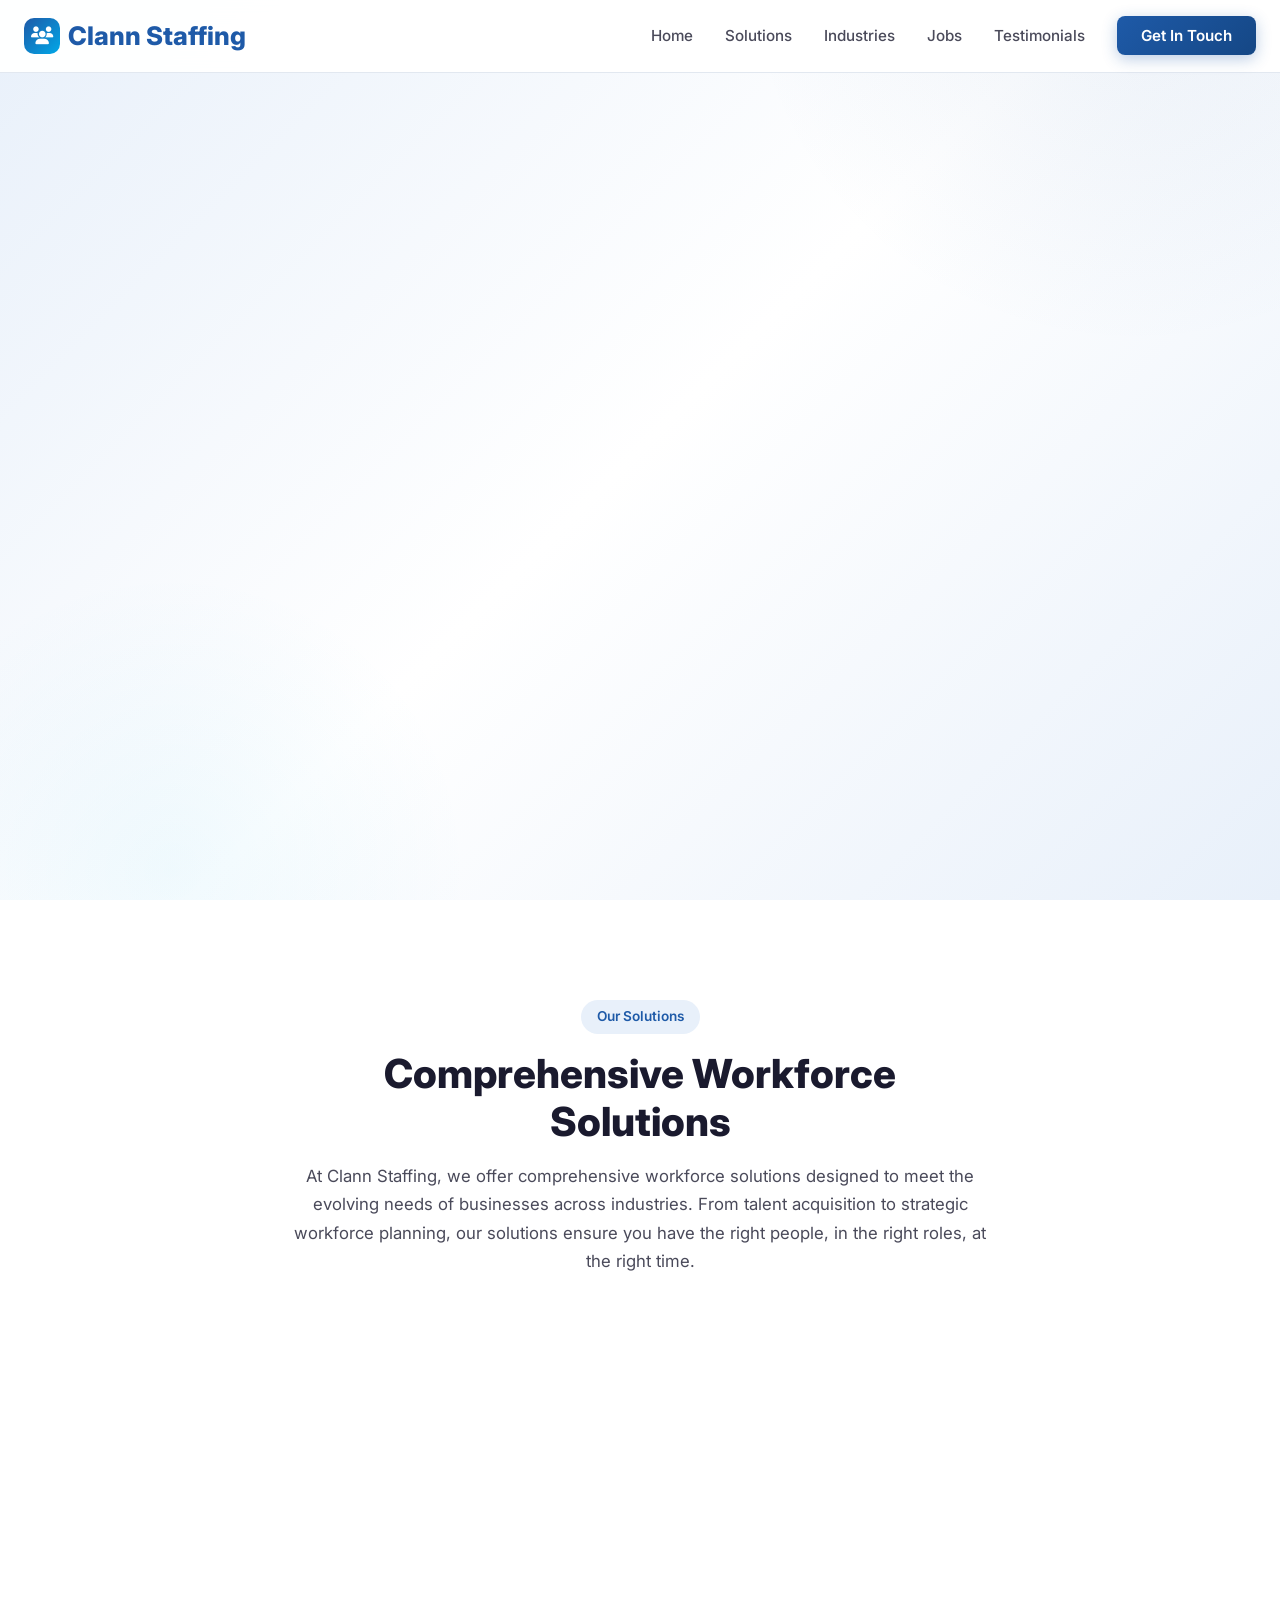
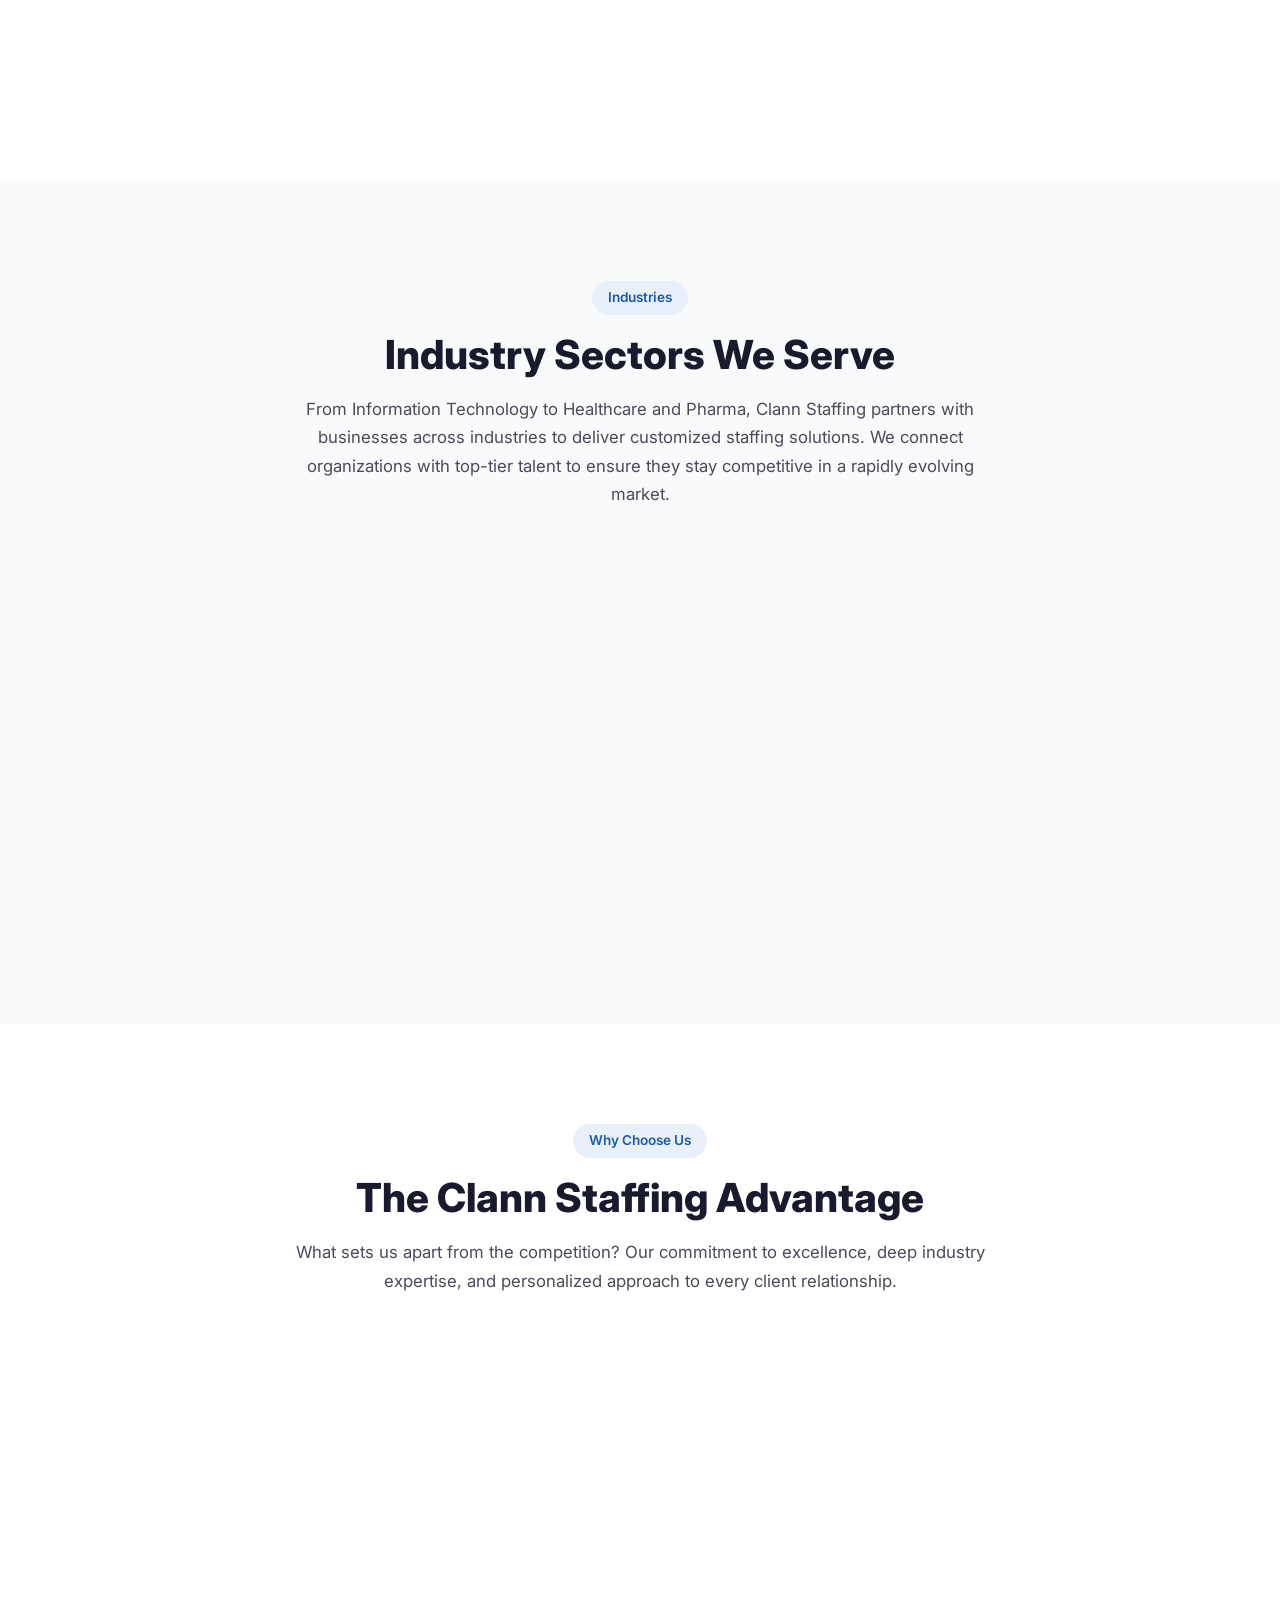
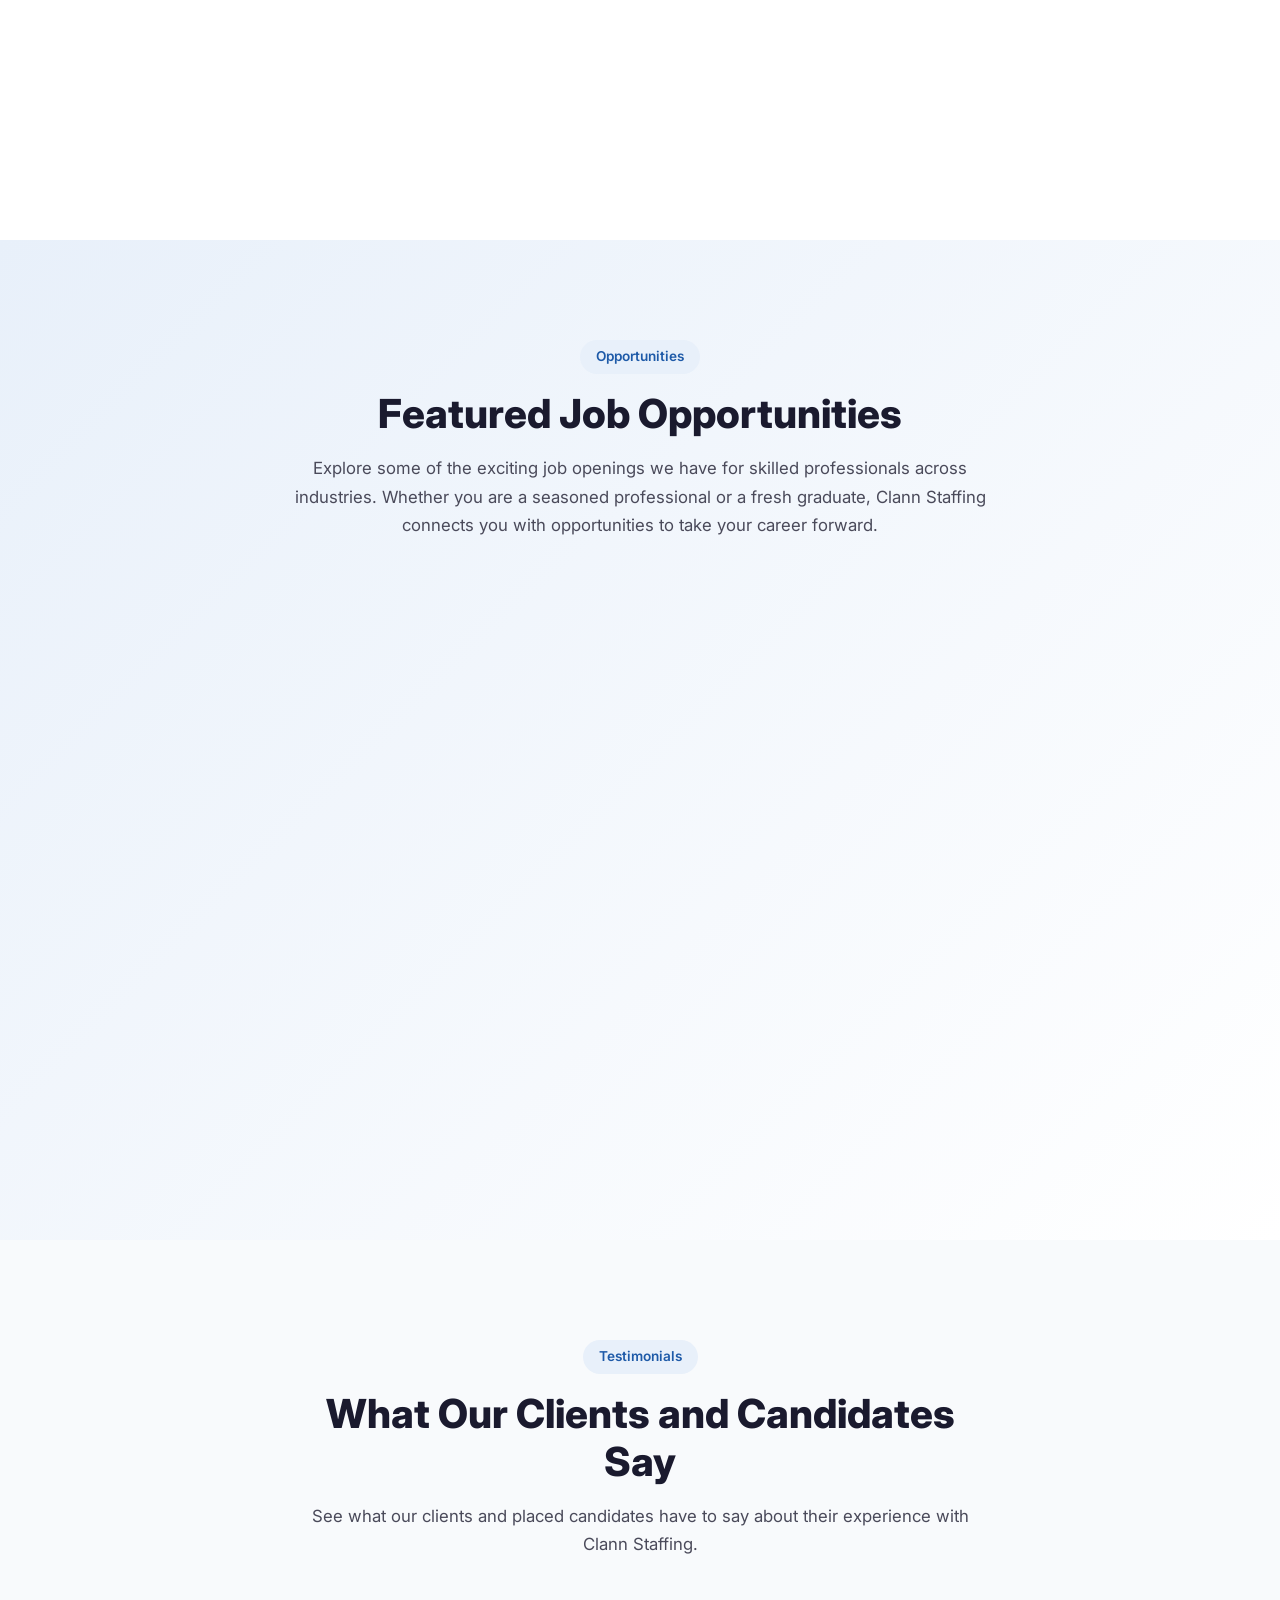
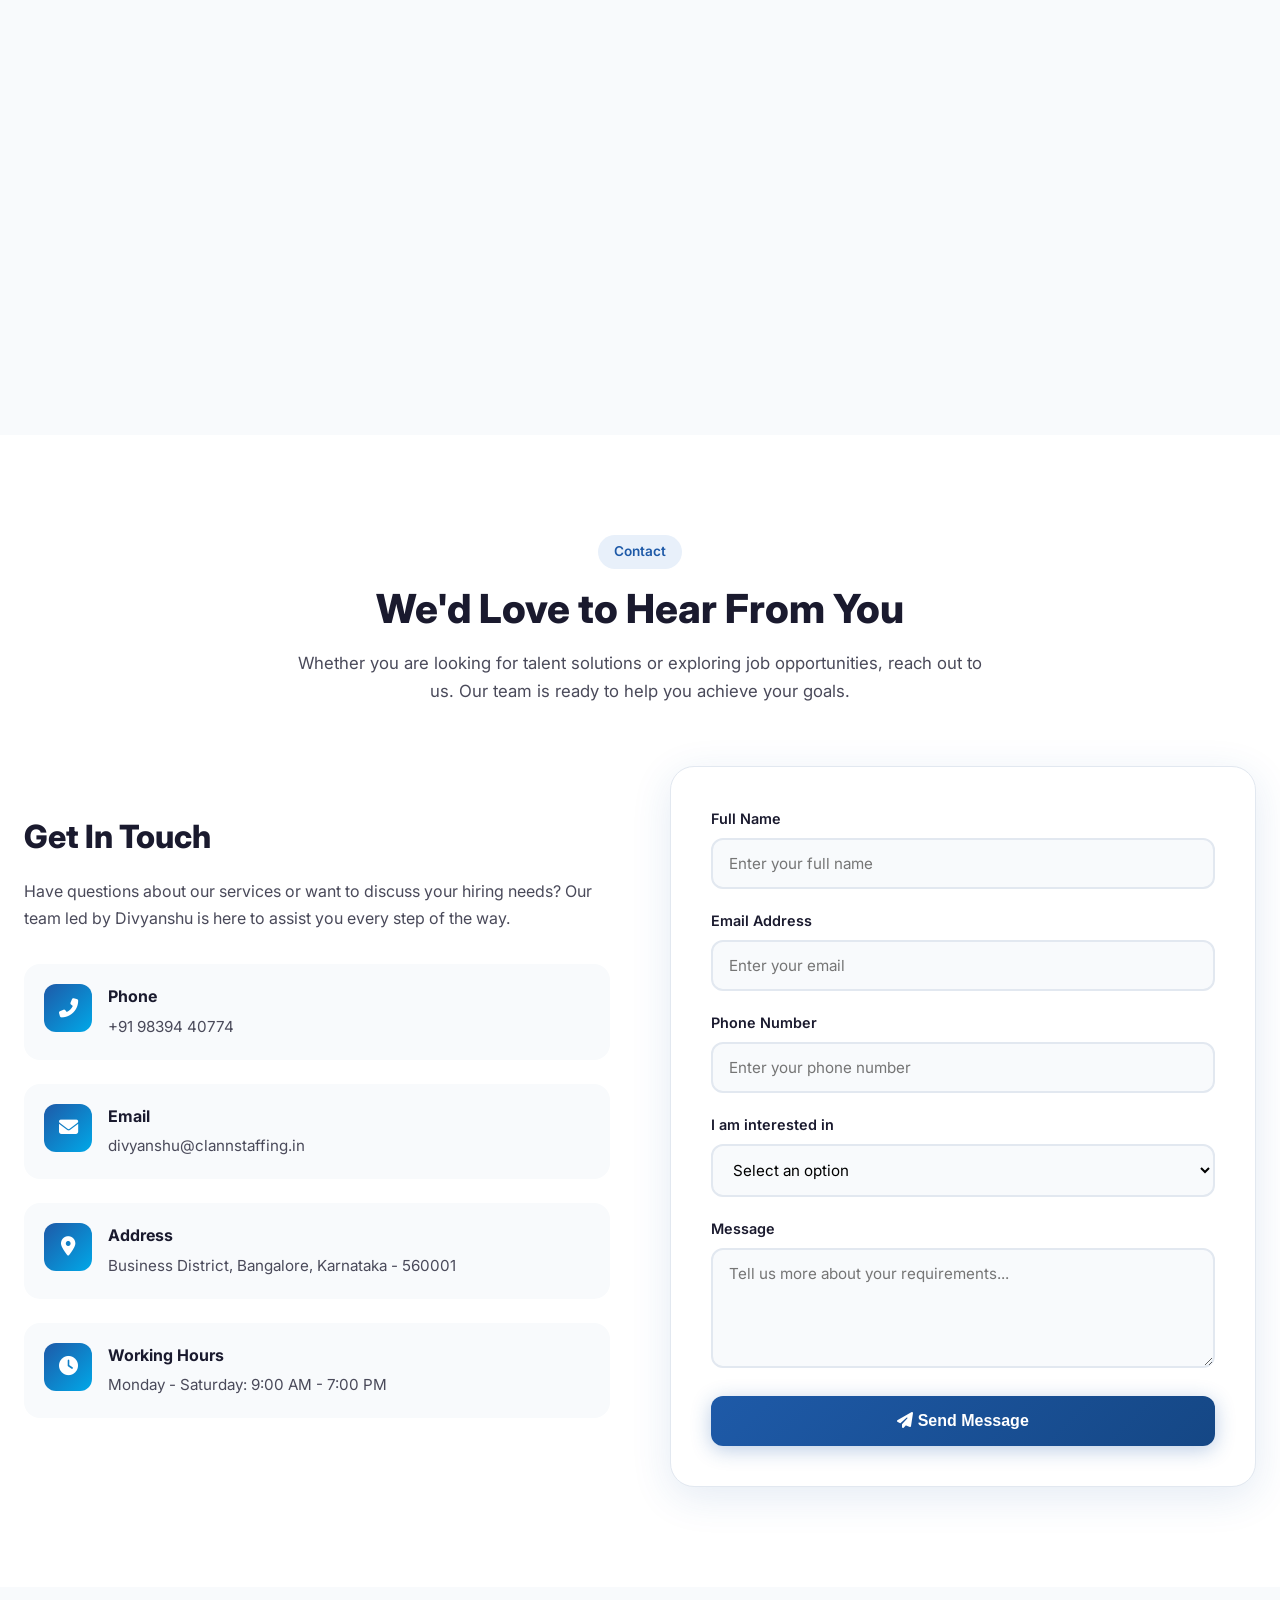
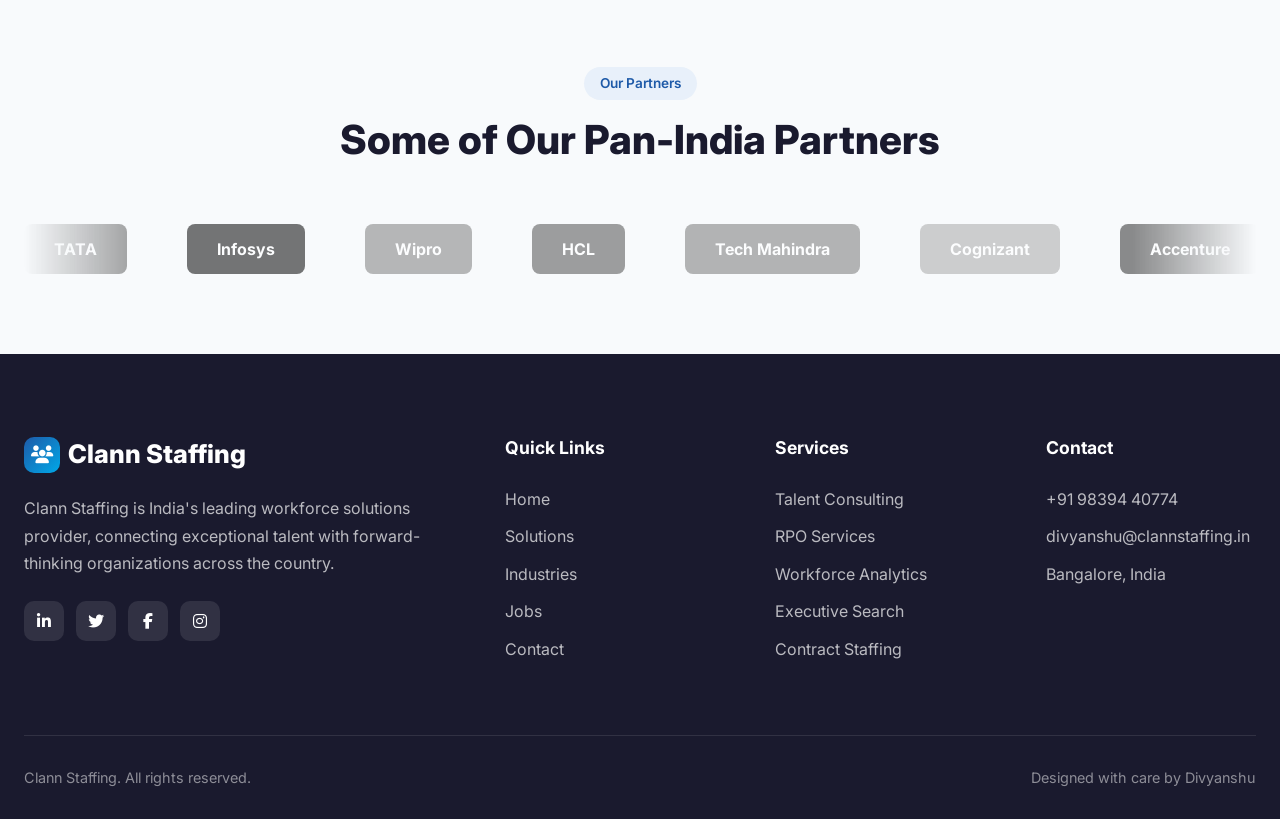
==== index.html @ c09f157a "Add files via upload" ====
<!DOCTYPE html>
<html lang="en">
<head>
    <meta charset="UTF-8">
    <meta name="viewport" content="width=device-width, initial-scale=1.0">
    <title>Clann Staffing - Staffing and Recruitment Agency in India</title>
    <link rel="preconnect" href="https://fonts.googleapis.com">
    <link rel="preconnect" href="https://fonts.gstatic.com" crossorigin>
    <link href="https://fonts.googleapis.com/css2?family=Inter:wght@300;400;500;600;700;800&display=swap" rel="stylesheet">
    <link rel="stylesheet" href="https://cdnjs.cloudflare.com/ajax/libs/font-awesome/6.5.1/css/all.min.css">
    <script src="https://cdnjs.cloudflare.com/ajax/libs/gsap/3.12.5/gsap.min.js"></script>
    <script src="https://cdnjs.cloudflare.com/ajax/libs/gsap/3.12.5/ScrollTrigger.min.js"></script>
    <style>
        :root {
            --primary: #1e5aa8;
            --primary-dark: #154785;
            --primary-light: #e8f0fa;
            --accent: #00a8e8;
            --text-dark: #1a1a2e;
            --text-medium: #4a4a5a;
            --text-light: #6b6b7b;
            --bg-light: #f8fafc;
            --white: #ffffff;
            --border: #e2e8f0;
            --shadow: 0 4px 20px rgba(30, 90, 168, 0.08);
            --shadow-lg: 0 10px 40px rgba(30, 90, 168, 0.12);
        }

        * {
            margin: 0;
            padding: 0;
            box-sizing: border-box;
        }

        html {
            scroll-behavior: smooth;
        }

        body {
            font-family: 'Inter', -apple-system, BlinkMacSystemFont, sans-serif;
            color: var(--text-dark);
            background: var(--white);
            overflow-x: hidden;
            line-height: 1.6;
        }

        /* Custom Scrollbar */
        ::-webkit-scrollbar {
            width: 8px;
        }
        ::-webkit-scrollbar-track {
            background: var(--bg-light);
        }
        ::-webkit-scrollbar-thumb {
            background: var(--primary);
            border-radius: 4px;
        }

        /* Navigation */
        .navbar {
            position: fixed;
            top: 0;
            left: 0;
            width: 100%;
            z-index: 1000;
            background: rgba(255, 255, 255, 0.95);
            backdrop-filter: blur(20px);
            border-bottom: 1px solid var(--border);
            transition: all 0.4s cubic-bezier(0.4, 0, 0.2, 1);
        }

        .navbar.scrolled {
            box-shadow: var(--shadow-lg);
        }

        .nav-container {
            max-width: 1280px;
            margin: 0 auto;
            padding: 0 24px;
            display: flex;
            align-items: center;
            justify-content: space-between;
            height: 72px;
        }

        .logo {
            font-size: 1.6rem;
            font-weight: 800;
            color: var(--primary);
            text-decoration: none;
            display: flex;
            align-items: center;
            gap: 8px;
            transition: transform 0.3s ease;
        }

        .logo:hover {
            transform: scale(1.02);
        }

        .logo-icon {
            width: 36px;
            height: 36px;
            background: linear-gradient(135deg, var(--primary), var(--accent));
            border-radius: 10px;
            display: flex;
            align-items: center;
            justify-content: center;
            color: white;
            font-size: 1.1rem;
        }

        .nav-links {
            display: flex;
            align-items: center;
            gap: 32px;
            list-style: none;
        }

        .nav-links a {
            text-decoration: none;
            color: var(--text-medium);
            font-weight: 500;
            font-size: 0.95rem;
            position: relative;
            padding: 4px 0;
            transition: color 0.3s ease;
        }

        .nav-links a::after {
            content: '';
            position: absolute;
            bottom: 0;
            left: 0;
            width: 0;
            height: 2px;
            background: var(--primary);
            transition: width 0.3s cubic-bezier(0.4, 0, 0.2, 1);
        }

        .nav-links a:hover {
            color: var(--primary);
        }

        .nav-links a:hover::after {
            width: 100%;
        }

        .nav-cta {
            background: linear-gradient(135deg, var(--primary), var(--primary-dark));
            color: white !important;
            padding: 10px 24px !important;
            border-radius: 8px;
            font-weight: 600 !important;
            transition: all 0.3s ease !important;
            box-shadow: 0 4px 15px rgba(30, 90, 168, 0.3);
        }

        .nav-cta::after {
            display: none !important;
        }

        .nav-cta:hover {
            transform: translateY(-2px);
            box-shadow: 0 6px 20px rgba(30, 90, 168, 0.4);
        }

        .mobile-menu-btn {
            display: none;
            background: none;
            border: none;
            font-size: 1.5rem;
            color: var(--primary);
            cursor: pointer;
        }

        /* Hero Section */
        .hero {
            min-height: 100vh;
            display: flex;
            align-items: center;
            background: linear-gradient(135deg, var(--primary-light) 0%, var(--white) 50%, var(--primary-light) 100%);
            position: relative;
            overflow: hidden;
            padding-top: 72px;
        }

        .hero::before {
            content: '';
            position: absolute;
            top: -50%;
            right: -20%;
            width: 800px;
            height: 800px;
            background: radial-gradient(circle, rgba(30, 90, 168, 0.08) 0%, transparent 70%);
            border-radius: 50%;
            animation: float 8s ease-in-out infinite;
        }

        .hero::after {
            content: '';
            position: absolute;
            bottom: -30%;
            left: -10%;
            width: 600px;
            height: 600px;
            background: radial-gradient(circle, rgba(0, 168, 232, 0.06) 0%, transparent 70%);
            border-radius: 50%;
            animation: float 10s ease-in-out infinite reverse;
        }

        @keyframes float {
            0%, 100% { transform: translate(0, 0) scale(1); }
            50% { transform: translate(30px, -30px) scale(1.05); }
        }

        .hero-container {
            max-width: 1280px;
            margin: 0 auto;
            padding: 0 24px;
            display: grid;
            grid-template-columns: 1fr 1fr;
            gap: 60px;
            align-items: center;
            position: relative;
            z-index: 1;
        }

        .hero-content {
            opacity: 0;
            transform: translateY(40px);
        }

        .hero-badge {
            display: inline-flex;
            align-items: center;
            gap: 8px;
            background: rgba(30, 90, 168, 0.1);
            color: var(--primary);
            padding: 8px 16px;
            border-radius: 50px;
            font-size: 0.85rem;
            font-weight: 600;
            margin-bottom: 24px;
            animation: pulse 2s infinite;
        }

        @keyframes pulse {
            0%, 100% { box-shadow: 0 0 0 0 rgba(30, 90, 168, 0.2); }
            50% { box-shadow: 0 0 0 10px rgba(30, 90, 168, 0); }
        }

        .hero-title {
            font-size: 3.5rem;
            font-weight: 800;
            line-height: 1.1;
            color: var(--text-dark);
            margin-bottom: 20px;
        }

        .hero-title span {
            background: linear-gradient(135deg, var(--primary), var(--accent));
            -webkit-background-clip: text;
            -webkit-text-fill-color: transparent;
            background-clip: text;
        }

        .hero-subtitle {
            font-size: 1.15rem;
            color: var(--text-medium);
            margin-bottom: 32px;
            max-width: 500px;
            line-height: 1.7;
        }

        .hero-buttons {
            display: flex;
            gap: 16px;
            margin-bottom: 48px;
        }

        .btn-primary {
            background: linear-gradient(135deg, var(--primary), var(--primary-dark));
            color: white;
            padding: 14px 32px;
            border-radius: 10px;
            font-weight: 600;
            font-size: 1rem;
            border: none;
            cursor: pointer;
            transition: all 0.3s cubic-bezier(0.4, 0, 0.2, 1);
            box-shadow: 0 4px 20px rgba(30, 90, 168, 0.3);
            text-decoration: none;
            display: inline-flex;
            align-items: center;
            gap: 8px;
        }

        .btn-primary:hover {
            transform: translateY(-3px);
            box-shadow: 0 8px 30px rgba(30, 90, 168, 0.4);
        }

        .btn-secondary {
            background: transparent;
            color: var(--primary);
            padding: 14px 32px;
            border-radius: 10px;
            font-weight: 600;
            font-size: 1rem;
            border: 2px solid var(--primary);
            cursor: pointer;
            transition: all 0.3s ease;
            text-decoration: none;
            display: inline-flex;
            align-items: center;
            gap: 8px;
        }

        .btn-secondary:hover {
            background: var(--primary);
            color: white;
            transform: translateY(-3px);
        }

        .hero-stats {
            display: flex;
            gap: 40px;
        }

        .stat-item {
            text-align: left;
        }

        .stat-number {
            font-size: 2.2rem;
            font-weight: 800;
            color: var(--primary);
            line-height: 1;
        }

        .stat-label {
            font-size: 0.85rem;
            color: var(--text-light);
            margin-top: 6px;
            font-weight: 500;
        }

        .hero-image {
            position: relative;
            opacity: 0;
            transform: translateX(40px);
        }

        .hero-image-wrapper {
            position: relative;
            border-radius: 24px;
            overflow: hidden;
            box-shadow: var(--shadow-lg);
            transition: transform 0.5s ease;
        }

        .hero-image-wrapper:hover {
            transform: perspective(1000px) rotateY(-5deg) rotateX(5deg);
        }

        .hero-image-wrapper img {
            width: 100%;
            height: auto;
            display: block;
            transition: transform 0.6s ease;
        }

        .hero-image-wrapper:hover img {
            transform: scale(1.05);
        }

        .floating-card {
            position: absolute;
            background: white;
            padding: 16px 20px;
            border-radius: 16px;
            box-shadow: var(--shadow-lg);
            display: flex;
            align-items: center;
            gap: 12px;
            animation: floatCard 4s ease-in-out infinite;
        }

        .floating-card.card-1 {
            top: 20px;
            right: -20px;
            animation-delay: 0s;
        }

        .floating-card.card-2 {
            bottom: 40px;
            left: -30px;
            animation-delay: 1s;
        }

        @keyframes floatCard {
            0%, 100% { transform: translateY(0); }
            50% { transform: translateY(-15px); }
        }

        .floating-card-icon {
            width: 44px;
            height: 44px;
            background: linear-gradient(135deg, var(--primary), var(--accent));
            border-radius: 12px;
            display: flex;
            align-items: center;
            justify-content: center;
            color: white;
            font-size: 1.2rem;
        }

        .floating-card-text {
            font-weight: 600;
            color: var(--text-dark);
            font-size: 0.9rem;
        }

        .floating-card-sub {
            font-size: 0.75rem;
            color: var(--text-light);
        }

        /* Section Styles */
        .section {
            padding: 100px 0;
            position: relative;
        }

        .section-header {
            text-align: center;
            max-width: 700px;
            margin: 0 auto 60px;
        }

        .section-label {
            display: inline-block;
            background: var(--primary-light);
            color: var(--primary);
            padding: 6px 16px;
            border-radius: 50px;
            font-size: 0.85rem;
            font-weight: 600;
            margin-bottom: 16px;
        }

        .section-title {
            font-size: 2.5rem;
            font-weight: 800;
            color: var(--text-dark);
            margin-bottom: 16px;
            line-height: 1.2;
        }

        .section-desc {
            color: var(--text-medium);
            font-size: 1.05rem;
            line-height: 1.7;
        }

        .container {
            max-width: 1280px;
            margin: 0 auto;
            padding: 0 24px;
        }

        /* Solutions Section */
        .solutions-grid {
            display: grid;
            grid-template-columns: repeat(3, 1fr);
            gap: 30px;
        }

        .solution-card {
            background: var(--white);
            border-radius: 20px;
            overflow: hidden;
            box-shadow: var(--shadow);
            border: 1px solid var(--border);
            transition: all 0.4s cubic-bezier(0.4, 0, 0.2, 1);
            opacity: 0;
            transform: translateY(40px);
        }

        .solution-card:hover {
            transform: translateY(-10px);
            box-shadow: var(--shadow-lg);
            border-color: var(--primary);
        }

        .solution-image {
            width: 100%;
            height: 220px;
            object-fit: cover;
            transition: transform 0.5s ease;
        }

        .solution-card:hover .solution-image {
            transform: scale(1.08);
        }

        .solution-content {
            padding: 28px;
        }

        .solution-icon {
            width: 50px;
            height: 50px;
            background: linear-gradient(135deg, var(--primary), var(--accent));
            border-radius: 12px;
            display: flex;
            align-items: center;
            justify-content: center;
            color: white;
            font-size: 1.3rem;
            margin-bottom: 16px;
            transition: transform 0.3s ease;
        }

        .solution-card:hover .solution-icon {
            transform: rotate(10deg) scale(1.1);
        }

        .solution-title {
            font-size: 1.25rem;
            font-weight: 700;
            color: var(--text-dark);
            margin-bottom: 10px;
        }

        .solution-desc {
            color: var(--text-medium);
            font-size: 0.95rem;
            line-height: 1.6;
        }

        /* Industries Section */
        .industries {
            background: var(--bg-light);
        }

        .industries-grid {
            display: grid;
            grid-template-columns: repeat(4, 1fr);
            gap: 20px;
        }

        .industry-item {
            background: var(--white);
            padding: 32px 24px;
            border-radius: 16px;
            text-align: center;
            box-shadow: var(--shadow);
            border: 1px solid var(--border);
            transition: all 0.4s cubic-bezier(0.4, 0, 0.2, 1);
            cursor: pointer;
            opacity: 0;
            transform: scale(0.9);
        }

        .industry-item:hover {
            transform: translateY(-8px) scale(1.02);
            box-shadow: var(--shadow-lg);
            border-color: var(--primary);
            background: linear-gradient(135deg, var(--primary), var(--primary-dark));
        }

        .industry-item:hover .industry-icon,
        .industry-item:hover .industry-name {
            color: white;
        }

        .industry-icon {
            font-size: 2.5rem;
            color: var(--primary);
            margin-bottom: 12px;
            transition: color 0.3s ease;
        }

        .industry-name {
            font-weight: 600;
            color: var(--text-dark);
            transition: color 0.3s ease;
        }

        /* Advantage Section */
        .advantage-grid {
            display: grid;
            grid-template-columns: repeat(2, 1fr);
            gap: 30px;
        }

        .advantage-card {
            display: flex;
            gap: 20px;
            padding: 32px;
            background: var(--white);
            border-radius: 20px;
            box-shadow: var(--shadow);
            border: 1px solid var(--border);
            transition: all 0.4s ease;
            opacity: 0;
            transform: translateX(-30px);
        }

        .advantage-card:nth-child(even) {
            transform: translateX(30px);
        }

        .advantage-card:hover {
            transform: translateY(-5px);
            box-shadow: var(--shadow-lg);
            border-color: var(--primary);
        }

        .advantage-number {
            font-size: 3rem;
            font-weight: 800;
            color: var(--primary);
            opacity: 0.2;
            line-height: 1;
            min-width: 60px;
        }

        .advantage-content h3 {
            font-size: 1.2rem;
            font-weight: 700;
            margin-bottom: 8px;
            color: var(--text-dark);
        }

        .advantage-content p {
            color: var(--text-medium);
            font-size: 0.95rem;
            line-height: 1.6;
        }

        /* Jobs Section */
        .jobs {
            background: linear-gradient(135deg, var(--primary-light), var(--white));
        }

        .jobs-grid {
            display: grid;
            grid-template-columns: repeat(3, 1fr);
            gap: 24px;
        }

        .job-card {
            background: var(--white);
            border-radius: 16px;
            padding: 28px;
            box-shadow: var(--shadow);
            border: 1px solid var(--border);
            transition: all 0.4s ease;
            opacity: 0;
            transform: translateY(30px);
        }

        .job-card:hover {
            transform: translateY(-8px);
            box-shadow: var(--shadow-lg);
            border-color: var(--primary);
        }

        .job-header {
            display: flex;
            align-items: flex-start;
            justify-content: space-between;
            margin-bottom: 16px;
        }

        .job-title {
            font-size: 1.1rem;
            font-weight: 700;
            color: var(--text-dark);
        }

        .job-type {
            background: var(--primary-light);
            color: var(--primary);
            padding: 4px 12px;
            border-radius: 50px;
            font-size: 0.75rem;
            font-weight: 600;
        }

        .job-company {
            color: var(--text-light);
            font-size: 0.9rem;
            margin-bottom: 12px;
        }

        .job-meta {
            display: flex;
            gap: 16px;
            margin-bottom: 16px;
        }

        .job-meta-item {
            display: flex;
            align-items: center;
            gap: 6px;
            font-size: 0.85rem;
            color: var(--text-light);
        }

        .job-salary {
            font-size: 1.1rem;
            font-weight: 700;
            color: var(--primary);
            margin-bottom: 16px;
        }

        .job-btn {
            width: 100%;
            padding: 12px;
            background: var(--primary-light);
            color: var(--primary);
            border: none;
            border-radius: 10px;
            font-weight: 600;
            cursor: pointer;
            transition: all 0.3s ease;
        }

        .job-btn:hover {
            background: var(--primary);
            color: white;
        }

        /* Testimonials */
        .testimonials {
            background: var(--bg-light);
        }

        .testimonials-grid {
            display: grid;
            grid-template-columns: repeat(3, 1fr);
            gap: 30px;
        }

        .testimonial-card {
            background: var(--white);
            padding: 36px;
            border-radius: 20px;
            box-shadow: var(--shadow);
            border: 1px solid var(--border);
            transition: all 0.4s ease;
            position: relative;
            opacity: 0;
            transform: translateY(30px);
        }

        .testimonial-card:hover {
            transform: translateY(-8px);
            box-shadow: var(--shadow-lg);
        }

        .testimonial-card::before {
            content: '"';
            position: absolute;
            top: 20px;
            right: 30px;
            font-size: 5rem;
            color: var(--primary);
            opacity: 0.1;
            font-family: Georgia, serif;
            line-height: 1;
        }

        .testimonial-text {
            color: var(--text-medium);
            font-size: 0.95rem;
            line-height: 1.7;
            margin-bottom: 24px;
            font-style: italic;
        }

        .testimonial-author {
            display: flex;
            align-items: center;
            gap: 14px;
        }

        .testimonial-avatar {
            width: 50px;
            height: 50px;
            border-radius: 50%;
            background: linear-gradient(135deg, var(--primary), var(--accent));
            display: flex;
            align-items: center;
            justify-content: center;
            color: white;
            font-weight: 700;
            font-size: 1.1rem;
        }

        .testimonial-info h4 {
            font-weight: 700;
            color: var(--text-dark);
            font-size: 0.95rem;
        }

        .testimonial-info p {
            color: var(--text-light);
            font-size: 0.85rem;
        }

        .stars {
            color: #fbbf24;
            margin-bottom: 16px;
            font-size: 0.9rem;
        }

        /* Contact Section */
        .contact-wrapper {
            display: grid;
            grid-template-columns: 1fr 1fr;
            gap: 60px;
            align-items: center;
        }

        .contact-info h3 {
            font-size: 2rem;
            font-weight: 800;
            margin-bottom: 16px;
            color: var(--text-dark);
        }

        .contact-info p {
            color: var(--text-medium);
            margin-bottom: 32px;
            line-height: 1.7;
        }

        .contact-item {
            display: flex;
            align-items: flex-start;
            gap: 16px;
            margin-bottom: 24px;
            padding: 20px;
            background: var(--bg-light);
            border-radius: 16px;
            transition: all 0.3s ease;
        }

        .contact-item:hover {
            background: var(--primary-light);
            transform: translateX(5px);
        }

        .contact-icon {
            width: 48px;
            height: 48px;
            background: linear-gradient(135deg, var(--primary), var(--accent));
            border-radius: 12px;
            display: flex;
            align-items: center;
            justify-content: center;
            color: white;
            font-size: 1.2rem;
            flex-shrink: 0;
        }

        .contact-item h4 {
            font-weight: 700;
            margin-bottom: 4px;
            color: var(--text-dark);
        }

        .contact-item p {
            color: var(--text-medium);
            font-size: 0.95rem;
            margin: 0;
        }

        .contact-form {
            background: var(--white);
            padding: 40px;
            border-radius: 24px;
            box-shadow: var(--shadow-lg);
            border: 1px solid var(--border);
        }

        .form-group {
            margin-bottom: 20px;
        }

        .form-group label {
            display: block;
            font-weight: 600;
            margin-bottom: 8px;
            color: var(--text-dark);
            font-size: 0.9rem;
        }

        .form-group input,
        .form-group textarea,
        .form-group select {
            width: 100%;
            padding: 14px 16px;
            border: 2px solid var(--border);
            border-radius: 12px;
            font-family: inherit;
            font-size: 0.95rem;
            transition: all 0.3s ease;
            background: var(--bg-light);
        }

        .form-group input:focus,
        .form-group textarea:focus,
        .form-group select:focus {
            outline: none;
            border-color: var(--primary);
            background: var(--white);
            box-shadow: 0 0 0 4px rgba(30, 90, 168, 0.1);
        }

        .form-group textarea {
            resize: vertical;
            min-height: 120px;
        }

        .submit-btn {
            width: 100%;
            padding: 16px;
            background: linear-gradient(135deg, var(--primary), var(--primary-dark));
            color: white;
            border: none;
            border-radius: 12px;
            font-weight: 700;
            font-size: 1rem;
            cursor: pointer;
            transition: all 0.3s ease;
            box-shadow: 0 4px 20px rgba(30, 90, 168, 0.3);
        }

        .submit-btn:hover {
            transform: translateY(-2px);
            box-shadow: 0 8px 30px rgba(30, 90, 168, 0.4);
        }

        /* Partners */
        .partners {
            background: var(--bg-light);
            padding: 80px 0;
        }

        .partners-track {
            display: flex;
            gap: 60px;
            animation: scrollPartners 30s linear infinite;
            width: max-content;
        }

        .partners-wrapper {
            overflow: hidden;
            mask-image: linear-gradient(to right, transparent, black 10%, black 90%, transparent);
            -webkit-mask-image: linear-gradient(to right, transparent, black 10%, black 90%, transparent);
        }

        @keyframes scrollPartners {
            0% { transform: translateX(0); }
            100% { transform: translateX(-50%); }
        }

        .partner-logo {
            height: 50px;
            width: auto;
            opacity: 0.6;
            filter: grayscale(100%);
            transition: all 0.3s ease;
            flex-shrink: 0;
        }

        .partner-logo:hover {
            opacity: 1;
            filter: grayscale(0%);
        }

        /* Footer */
        .footer {
            background: var(--text-dark);
            color: white;
            padding: 80px 0 30px;
        }

        .footer-grid {
            display: grid;
            grid-template-columns: 2fr 1fr 1fr 1fr;
            gap: 60px;
            margin-bottom: 60px;
        }

        .footer-brand .logo {
            color: white;
            margin-bottom: 20px;
        }

        .footer-brand p {
            color: rgba(255, 255, 255, 0.7);
            line-height: 1.7;
            margin-bottom: 24px;
        }

        .social-links {
            display: flex;
            gap: 12px;
        }

        .social-links a {
            width: 40px;
            height: 40px;
            background: rgba(255, 255, 255, 0.1);
            border-radius: 10px;
            display: flex;
            align-items: center;
            justify-content: center;
            color: white;
            text-decoration: none;
            transition: all 0.3s ease;
        }

        .social-links a:hover {
            background: var(--primary);
            transform: translateY(-3px);
        }

        .footer-column h4 {
            font-size: 1.1rem;
            font-weight: 700;
            margin-bottom: 24px;
            color: white;
        }

        .footer-column ul {
            list-style: none;
        }

        .footer-column ul li {
            margin-bottom: 12px;
        }

        .footer-column ul li a {
            color: rgba(255, 255, 255, 0.7);
            text-decoration: none;
            transition: all 0.3s ease;
            display: inline-block;
        }

        .footer-column ul li a:hover {
            color: white;
            transform: translateX(5px);
        }

        .footer-bottom {
            border-top: 1px solid rgba(255, 255, 255, 0.1);
            padding-top: 30px;
            display: flex;
            justify-content: space-between;
            align-items: center;
            color: rgba(255, 255, 255, 0.5);
            font-size: 0.9rem;
        }

        /* Mobile Menu */
        .mobile-menu {
            position: fixed;
            top: 0;
            right: -100%;
            width: 300px;
            height: 100vh;
            background: white;
            z-index: 1001;
            padding: 80px 30px 30px;
            box-shadow: -10px 0 40px rgba(0, 0, 0, 0.1);
            transition: right 0.4s cubic-bezier(0.4, 0, 0.2, 1);
        }

        .mobile-menu.active {
            right: 0;
        }

        .mobile-menu-overlay {
            position: fixed;
            top: 0;
            left: 0;
            width: 100%;
            height: 100%;
            background: rgba(0, 0, 0, 0.5);
            z-index: 1000;
            opacity: 0;
            visibility: hidden;
            transition: all 0.3s ease;
        }

        .mobile-menu-overlay.active {
            opacity: 1;
            visibility: visible;
        }

        .mobile-menu ul {
            list-style: none;
        }

        .mobile-menu ul li {
            margin-bottom: 20px;
        }

        .mobile-menu ul li a {
            text-decoration: none;
            color: var(--text-dark);
            font-size: 1.1rem;
            font-weight: 600;
            display: block;
            padding: 10px 0;
            border-bottom: 1px solid var(--border);
        }

        .close-menu {
            position: absolute;
            top: 20px;
            right: 20px;
            background: none;
            border: none;
            font-size: 1.5rem;
            color: var(--text-dark);
            cursor: pointer;
        }

        /* Responsive */
        @media (max-width: 1024px) {
            .hero-container {
                grid-template-columns: 1fr;
                text-align: center;
            }

            .hero-content {
                order: 1;
            }

            .hero-image {
                order: 0;
            }

            .hero-stats {
                justify-content: center;
            }

            .hero-title {
                font-size: 2.5rem;
            }

            .solutions-grid,
            .jobs-grid,
            .testimonials-grid {
                grid-template-columns: repeat(2, 1fr);
            }

            .industries-grid {
                grid-template-columns: repeat(2, 1fr);
            }

            .advantage-grid {
                grid-template-columns: 1fr;
            }

            .contact-wrapper {
                grid-template-columns: 1fr;
            }

            .footer-grid {
                grid-template-columns: repeat(2, 1fr);
            }
        }

        @media (max-width: 768px) {
            .nav-links {
                display: none;
            }

            .mobile-menu-btn {
                display: block;
            }

            .hero-title {
                font-size: 2rem;
            }

            .solutions-grid,
            .jobs-grid,
            .testimonials-grid,
            .industries-grid {
                grid-template-columns: 1fr;
            }

            .footer-grid {
                grid-template-columns: 1fr;
                gap: 40px;
            }

            .section {
                padding: 60px 0;
            }

            .section-title {
                font-size: 1.8rem;
            }

            .hero-buttons {
                flex-direction: column;
            }

            .contact-form {
                padding: 24px;
            }
        }

        /* Loading Animation */
        .page-loader {
            position: fixed;
            top: 0;
            left: 0;
            width: 100%;
            height: 100%;
            background: white;
            z-index: 9999;
            display: flex;
            align-items: center;
            justify-content: center;
            transition: opacity 0.5s ease, visibility 0.5s ease;
        }

        .page-loader.hidden {
            opacity: 0;
            visibility: hidden;
        }

        .loader {
            width: 60px;
            height: 60px;
            border: 4px solid var(--primary-light);
            border-top-color: var(--primary);
            border-radius: 50%;
            animation: spin 1s linear infinite;
        }

        @keyframes spin {
            to { transform: rotate(360deg); }
        }
    </style>
<base target="_blank">
</head>
<body>
    <!-- Page Loader -->
    <div class="page-loader" id="pageLoader">
        <div class="loader"></div>
    </div>

    <!-- Mobile Menu Overlay -->
    <div class="mobile-menu-overlay" id="mobileOverlay"></div>

    <!-- Mobile Menu -->
    <div class="mobile-menu" id="mobileMenu">
        <button class="close-menu" id="closeMenu"><i class="fas fa-times"></i></button>
        <ul>
            <li><a href="#home">Home</a></li>
            <li><a href="#solutions">Solutions</a></li>
            <li><a href="#industries">Industries</a></li>
            <li><a href="#jobs">Jobs</a></li>
            <li><a href="#testimonials">Testimonials</a></li>
            <li><a href="#contact">Contact</a></li>
        </ul>
    </div>

    <!-- Navigation -->
    <nav class="navbar" id="navbar">
        <div class="nav-container">
            <a href="#" class="logo">
                <div class="logo-icon"><i class="fas fa-users"></i></div>
                Clann Staffing
            </a>
            <ul class="nav-links">
                <li><a href="#home">Home</a></li>
                <li><a href="#solutions">Solutions</a></li>
                <li><a href="#industries">Industries</a></li>
                <li><a href="#jobs">Jobs</a></li>
                <li><a href="#testimonials">Testimonials</a></li>
                <li><a href="#contact" class="nav-cta">Get In Touch</a></li>
            </ul>
            <button class="mobile-menu-btn" id="mobileMenuBtn"><i class="fas fa-bars"></i></button>
        </div>
    </nav>

    <!-- Hero Section -->
    <section class="hero" id="home">
        <div class="hero-container">
            <div class="hero-content">
                <div class="hero-badge">
                    <i class="fas fa-star"></i>
                    India's Leading Staffing Partner
                </div>
                <h1 class="hero-title">
                    Connecting Talent with <span>Opportunity</span>
                </h1>
                <p class="hero-subtitle">
                    At Clann Staffing, we bridge the gap between exceptional talent and forward-thinking organizations. Your success is our mission.
                </p>
                <div class="hero-buttons">
                    <a href="#contact" class="btn-primary">
                        <i class="fas fa-rocket"></i>
                        Get Started
                    </a>
                    <a href="#solutions" class="btn-secondary">
                        <i class="fas fa-play-circle"></i>
                        Explore Solutions
                    </a>
                </div>
                <div class="hero-stats">
                    <div class="stat-item">
                        <div class="stat-number" data-count="10000000">0</div>
                        <div class="stat-label">Active Resumes</div>
                    </div>
                    <div class="stat-item">
                        <div class="stat-number" data-count="200">0</div>
                        <div class="stat-label">Placements/Week</div>
                    </div>
                    <div class="stat-item">
                        <div class="stat-number" data-count="500">0</div>
                        <div class="stat-label">Partner Companies</div>
                    </div>
                </div>
            </div>
            <div class="hero-image">
                <div class="hero-image-wrapper">
                    <img src="https://images.unsplash.com/photo-1600880292203-757bb62b4baf?w=600&h=500&fit=crop" alt="Professional team meeting">
                    <div class="floating-card card-1">
                        <div class="floating-card-icon"><i class="fas fa-check-circle"></i></div>
                        <div>
                            <div class="floating-card-text">500+ Hired</div>
                            <div class="floating-card-sub">This Month</div>
                        </div>
                    </div>
                    <div class="floating-card card-2">
                        <div class="floating-card-icon"><i class="fas fa-chart-line"></i></div>
                        <div>
                            <div class="floating-card-text">98% Success</div>
                            <div class="floating-card-sub">Placement Rate</div>
                        </div>
                    </div>
                </div>
            </div>
        </div>
    </section>

    <!-- Solutions Section -->
    <section class="section" id="solutions">
        <div class="container">
            <div class="section-header">
                <div class="section-label">Our Solutions</div>
                <h2 class="section-title">Comprehensive Workforce Solutions</h2>
                <p class="section-desc">At Clann Staffing, we offer comprehensive workforce solutions designed to meet the evolving needs of businesses across industries. From talent acquisition to strategic workforce planning, our solutions ensure you have the right people, in the right roles, at the right time.</p>
            </div>
            <div class="solutions-grid">
                <div class="solution-card">
                    <img src="https://images.unsplash.com/photo-1552664730-d307ca884978?w=400&h=220&fit=crop" alt="Talent Consulting" class="solution-image">
                    <div class="solution-content">
                        <div class="solution-icon"><i class="fas fa-lightbulb"></i></div>
                        <h3 class="solution-title">Talent Consulting Services</h3>
                        <p class="solution-desc">Our experts work with you to identify talent gaps and build customized strategies to attract, develop, and retain top talent. We help you stay ahead in an ever-changing business environment with solutions tailored to your goals.</p>
                    </div>
                </div>
                <div class="solution-card">
                    <img src="https://images.unsplash.com/photo-1542744173-8e7e53415bb0?w=400&h=220&fit=crop" alt="RPO" class="solution-image">
                    <div class="solution-content">
                        <div class="solution-icon"><i class="fas fa-handshake"></i></div>
                        <h3 class="solution-title">Recruitment Process Outsourcing (RPO)</h3>
                        <p class="solution-desc">Let us take the lead in managing your recruitment processes. From sourcing to onboarding, our RPO services are designed to streamline hiring, reduce costs, and ensure you find the right talent faster.</p>
                    </div>
                </div>
                <div class="solution-card">
                    <img src="https://images.unsplash.com/photo-1460925895917-afdab827c52f?w=400&h=220&fit=crop" alt="Workforce Analytics" class="solution-image">
                    <div class="solution-content">
                        <div class="solution-icon"><i class="fas fa-chart-pie"></i></div>
                        <h3 class="solution-title">Workforce Planning & Analytics</h3>
                        <p class="solution-desc">Data-driven insights are key to workforce optimization. Our analytics-driven approach helps you plan for future workforce needs, manage talent more effectively, and make informed decisions to maximize productivity.</p>
                    </div>
                </div>
            </div>
        </div>
    </section>

    <!-- Industries Section -->
    <section class="section industries" id="industries">
        <div class="container">
            <div class="section-header">
                <div class="section-label">Industries</div>
                <h2 class="section-title">Industry Sectors We Serve</h2>
                <p class="section-desc">From Information Technology to Healthcare and Pharma, Clann Staffing partners with businesses across industries to deliver customized staffing solutions. We connect organizations with top-tier talent to ensure they stay competitive in a rapidly evolving market.</p>
            </div>
            <div class="industries-grid">
                <div class="industry-item">
                    <div class="industry-icon"><i class="fas fa-laptop-code"></i></div>
                    <div class="industry-name">Information Technology</div>
                </div>
                <div class="industry-item">
                    <div class="industry-icon"><i class="fas fa-heartbeat"></i></div>
                    <div class="industry-name">Healthcare & Pharma</div>
                </div>
                <div class="industry-item">
                    <div class="industry-icon"><i class="fas fa-industry"></i></div>
                    <div class="industry-name">Manufacturing</div>
                </div>
                <div class="industry-item">
                    <div class="industry-icon"><i class="fas fa-university"></i></div>
                    <div class="industry-name">Banking & Finance</div>
                </div>
                <div class="industry-item">
                    <div class="industry-icon"><i class="fas fa-shopping-cart"></i></div>
                    <div class="industry-name">Retail & E-commerce</div>
                </div>
                <div class="industry-item">
                    <div class="industry-icon"><i class="fas fa-truck"></i></div>
                    <div class="industry-name">Logistics & Supply Chain</div>
                </div>
                <div class="industry-item">
                    <div class="industry-icon"><i class="fas fa-graduation-cap"></i></div>
                    <div class="industry-name">Education & Training</div>
                </div>
                <div class="industry-item">
                    <div class="industry-icon"><i class="fas fa-building"></i></div>
                    <div class="industry-name">Real Estate</div>
                </div>
            </div>
        </div>
    </section>

    <!-- Advantage Section -->
    <section class="section" id="advantage">
        <div class="container">
            <div class="section-header">
                <div class="section-label">Why Choose Us</div>
                <h2 class="section-title">The Clann Staffing Advantage</h2>
                <p class="section-desc">What sets us apart from the competition? Our commitment to excellence, deep industry expertise, and personalized approach to every client relationship.</p>
            </div>
            <div class="advantage-grid">
                <div class="advantage-card">
                    <div class="advantage-number">01</div>
                    <div class="advantage-content">
                        <h3>Pan-India Presence</h3>
                        <p>With offices across major cities in India, we have the reach and network to source talent from every corner of the country, ensuring diverse and qualified candidates.</p>
                    </div>
                </div>
                <div class="advantage-card">
                    <div class="advantage-number">02</div>
                    <div class="advantage-content">
                        <h3>Industry Expertise</h3>
                        <p>Our team comprises seasoned recruiters with deep domain knowledge across multiple industries, enabling us to understand your unique requirements precisely.</p>
                    </div>
                </div>
                <div class="advantage-card">
                    <div class="advantage-number">03</div>
                    <div class="advantage-content">
                        <h3>Technology-Driven</h3>
                        <p>We leverage cutting-edge AI and data analytics tools to streamline the recruitment process, reduce time-to-hire, and improve candidate matching accuracy.</p>
                    </div>
                </div>
                <div class="advantage-card">
                    <div class="advantage-number">04</div>
                    <div class="advantage-content">
                        <h3>End-to-End Support</h3>
                        <p>From initial consultation to post-placement follow-up, we provide comprehensive support throughout the entire hiring journey for both clients and candidates.</p>
                    </div>
                </div>
            </div>
        </div>
    </section>

    <!-- Jobs Section -->
    <section class="section jobs" id="jobs">
        <div class="container">
            <div class="section-header">
                <div class="section-label">Opportunities</div>
                <h2 class="section-title">Featured Job Opportunities</h2>
                <p class="section-desc">Explore some of the exciting job openings we have for skilled professionals across industries. Whether you are a seasoned professional or a fresh graduate, Clann Staffing connects you with opportunities to take your career forward.</p>
            </div>
            <div class="jobs-grid">
                <div class="job-card">
                    <div class="job-header">
                        <h3 class="job-title">Senior Software Engineer</h3>
                        <span class="job-type">Full-time</span>
                    </div>
                    <p class="job-company">Leading IT Solutions Pvt. Ltd.</p>
                    <div class="job-meta">
                        <span class="job-meta-item"><i class="fas fa-map-marker-alt"></i> Bangalore</span>
                        <span class="job-meta-item"><i class="fas fa-briefcase"></i> 5+ Years</span>
                    </div>
                    <div class="job-salary">₹18 - 25 LPA</div>
                    <button class="job-btn">Apply Now</button>
                </div>
                <div class="job-card">
                    <div class="job-header">
                        <h3 class="job-title">HR Business Partner</h3>
                        <span class="job-type">Full-time</span>
                    </div>
                    <p class="job-company">Global Manufacturing Corp</p>
                    <div class="job-meta">
                        <span class="job-meta-item"><i class="fas fa-map-marker-alt"></i> Mumbai</span>
                        <span class="job-meta-item"><i class="fas fa-briefcase"></i> 3+ Years</span>
                    </div>
                    <div class="job-salary">₹12 - 18 LPA</div>
                    <button class="job-btn">Apply Now</button>
                </div>
                <div class="job-card">
                    <div class="job-header">
                        <h3 class="job-title">Data Analyst</h3>
                        <span class="job-type">Remote</span>
                    </div>
                    <p class="job-company">FinTech Innovations</p>
                    <div class="job-meta">
                        <span class="job-meta-item"><i class="fas fa-map-marker-alt"></i> Remote</span>
                        <span class="job-meta-item"><i class="fas fa-briefcase"></i> 2+ Years</span>
                    </div>
                    <div class="job-salary">₹8 - 14 LPA</div>
                    <button class="job-btn">Apply Now</button>
                </div>
                <div class="job-card">
                    <div class="job-header">
                        <h3 class="job-title">Sales Manager</h3>
                        <span class="job-type">Full-time</span>
                    </div>
                    <p class="job-company">Pharma Healthcare Ltd.</p>
                    <div class="job-meta">
                        <span class="job-meta-item"><i class="fas fa-map-marker-alt"></i> Delhi NCR</span>
                        <span class="job-meta-item"><i class="fas fa-briefcase"></i> 4+ Years</span>
                    </div>
                    <div class="job-salary">₹10 - 16 LPA</div>
                    <button class="job-btn">Apply Now</button>
                </div>
                <div class="job-card">
                    <div class="job-header">
                        <h3 class="job-title">Marketing Specialist</h3>
                        <span class="job-type">Full-time</span>
                    </div>
                    <p class="job-company">E-commerce Giant</p>
                    <div class="job-meta">
                        <span class="job-meta-item"><i class="fas fa-map-marker-alt"></i> Hyderabad</span>
                        <span class="job-meta-item"><i class="fas fa-briefcase"></i> 2+ Years</span>
                    </div>
                    <div class="job-salary">₹6 - 10 LPA</div>
                    <button class="job-btn">Apply Now</button>
                </div>
                <div class="job-card">
                    <div class="job-header">
                        <h3 class="job-title">Operations Lead</h3>
                        <span class="job-type">Full-time</span>
                    </div>
                    <p class="job-company">Logistics Solutions</p>
                    <div class="job-meta">
                        <span class="job-meta-item"><i class="fas fa-map-marker-alt"></i> Pune</span>
                        <span class="job-meta-item"><i class="fas fa-briefcase"></i> 6+ Years</span>
                    </div>
                    <div class="job-salary">₹15 - 22 LPA</div>
                    <button class="job-btn">Apply Now</button>
                </div>
            </div>
        </div>
    </section>

    <!-- Testimonials -->
    <section class="section testimonials" id="testimonials">
        <div class="container">
            <div class="section-header">
                <div class="section-label">Testimonials</div>
                <h2 class="section-title">What Our Clients and Candidates Say</h2>
                <p class="section-desc">See what our clients and placed candidates have to say about their experience with Clann Staffing.</p>
            </div>
            <div class="testimonials-grid">
                <div class="testimonial-card">
                    <div class="stars">
                        <i class="fas fa-star"></i>
                        <i class="fas fa-star"></i>
                        <i class="fas fa-star"></i>
                        <i class="fas fa-star"></i>
                        <i class="fas fa-star"></i>
                    </div>
                    <p class="testimonial-text">"Clann Staffing transformed our hiring process completely. Within weeks, we had a fully staffed team that exceeded our expectations. Divyanshu and his team truly understand the market."</p>
                    <div class="testimonial-author">
                        <div class="testimonial-avatar">RK</div>
                        <div class="testimonial-info">
                            <h4>Rajesh Kumar</h4>
                            <p>HR Director, Tech Solutions</p>
                        </div>
                    </div>
                </div>
                <div class="testimonial-card">
                    <div class="stars">
                        <i class="fas fa-star"></i>
                        <i class="fas fa-star"></i>
                        <i class="fas fa-star"></i>
                        <i class="fas fa-star"></i>
                        <i class="fas fa-star"></i>
                    </div>
                    <p class="testimonial-text">"As a candidate, I felt genuinely supported throughout my job search. Divyanshu provided excellent guidance and matched me with a role that perfectly aligned with my career goals."</p>
                    <div class="testimonial-author">
                        <div class="testimonial-avatar">PS</div>
                        <div class="testimonial-info">
                            <h4>Priya Sharma</h4>
                            <p>Senior Developer, Placed Candidate</p>
                        </div>
                    </div>
                </div>
                <div class="testimonial-card">
                    <div class="stars">
                        <i class="fas fa-star"></i>
                        <i class="fas fa-star"></i>
                        <i class="fas fa-star"></i>
                        <i class="fas fa-star"></i>
                        <i class="fas fa-star-half-alt"></i>
                    </div>
                    <p class="testimonial-text">"The RPO solution from Clann Staffing reduced our hiring costs by 40% while improving the quality of candidates. Their data-driven approach is exactly what modern businesses need."</p>
                    <div class="testimonial-author">
                        <div class="testimonial-avatar">AM</div>
                        <div class="testimonial-info">
                            <h4>Amit Mehta</h4>
                            <p>CEO, Manufacturing Corp</p>
                        </div>
                    </div>
                </div>
            </div>
        </div>
    </section>

    <!-- Contact Section -->
    <section class="section" id="contact">
        <div class="container">
            <div class="section-header">
                <div class="section-label">Contact</div>
                <h2 class="section-title">We'd Love to Hear From You</h2>
                <p class="section-desc">Whether you are looking for talent solutions or exploring job opportunities, reach out to us. Our team is ready to help you achieve your goals.</p>
            </div>
            <div class="contact-wrapper">
                <div class="contact-info">
                    <h3>Get In Touch</h3>
                    <p>Have questions about our services or want to discuss your hiring needs? Our team led by Divyanshu is here to assist you every step of the way.</p>
                    <div class="contact-item">
                        <div class="contact-icon"><i class="fas fa-phone-alt"></i></div>
                        <div>
                            <h4>Phone</h4>
                            <p>+91 98394 40774</p>
                        </div>
                    </div>
                    <div class="contact-item">
                        <div class="contact-icon"><i class="fas fa-envelope"></i></div>
                        <div>
                            <h4>Email</h4>
                            <p>divyanshu@clannstaffing.in</p>
                        </div>
                    </div>
                    <div class="contact-item">
                        <div class="contact-icon"><i class="fas fa-map-marker-alt"></i></div>
                        <div>
                            <h4>Address</h4>
                            <p>Business District, Bangalore, Karnataka - 560001</p>
                        </div>
                    </div>
                    <div class="contact-item">
                        <div class="contact-icon"><i class="fas fa-clock"></i></div>
                        <div>
                            <h4>Working Hours</h4>
                            <p>Monday - Saturday: 9:00 AM - 7:00 PM</p>
                        </div>
                    </div>
                </div>
                <div class="contact-form">
                    <form id="contactForm">
                        <div class="form-group">
                            <label>Full Name</label>
                            <input type="text" placeholder="Enter your full name" required>
                        </div>
                        <div class="form-group">
                            <label>Email Address</label>
                            <input type="email" placeholder="Enter your email" required>
                        </div>
                        <div class="form-group">
                            <label>Phone Number</label>
                            <input type="tel" placeholder="Enter your phone number">
                        </div>
                        <div class="form-group">
                            <label>I am interested in</label>
                            <select required>
                                <option value="">Select an option</option>
                                <option value="hiring">Hiring Talent</option>
                                <option value="job">Finding a Job</option>
                                <option value="rpo">RPO Services</option>
                                <option value="consulting">Consulting</option>
                            </select>
                        </div>
                        <div class="form-group">
                            <label>Message</label>
                            <textarea placeholder="Tell us more about your requirements..."></textarea>
                        </div>
                        <button type="submit" class="submit-btn">
                            <i class="fas fa-paper-plane"></i> Send Message
                        </button>
                    </form>
                </div>
            </div>
        </div>
    </section>

    <!-- Partners Section -->
    <section class="partners">
        <div class="container">
            <div class="section-header">
                <div class="section-label">Our Partners</div>
                <h2 class="section-title">Some of Our Pan-India Partners</h2>
            </div>
            <div class="partners-wrapper">
                <div class="partners-track">
                    <div class="partner-logo" style="display:flex;align-items:center;justify-content:center;background:var(--primary);color:white;padding:0 30px;border-radius:8px;font-weight:700;">TATA</div>
                    <div class="partner-logo" style="display:flex;align-items:center;justify-content:center;background:#1a1a2e;color:white;padding:0 30px;border-radius:8px;font-weight:700;">Infosys</div>
                    <div class="partner-logo" style="display:flex;align-items:center;justify-content:center;background:#00a8e8;color:white;padding:0 30px;border-radius:8px;font-weight:700;">Wipro</div>
                    <div class="partner-logo" style="display:flex;align-items:center;justify-content:center;background:#e63946;color:white;padding:0 30px;border-radius:8px;font-weight:700;">HCL</div>
                    <div class="partner-logo" style="display:flex;align-items:center;justify-content:center;background:#2a9d8f;color:white;padding:0 30px;border-radius:8px;font-weight:700;">Tech Mahindra</div>
                    <div class="partner-logo" style="display:flex;align-items:center;justify-content:center;background:#f4a261;color:white;padding:0 30px;border-radius:8px;font-weight:700;">Cognizant</div>
                    <div class="partner-logo" style="display:flex;align-items:center;justify-content:center;background:#264653;color:white;padding:0 30px;border-radius:8px;font-weight:700;">Accenture</div>
                    <div class="partner-logo" style="display:flex;align-items:center;justify-content:center;background:#e76f51;color:white;padding:0 30px;border-radius:8px;font-weight:700;">Capgemini</div>
                    <div class="partner-logo" style="display:flex;align-items:center;justify-content:center;background:#457b9d;color:white;padding:0 30px;border-radius:8px;font-weight:700;">IBM</div>
                    <div class="partner-logo" style="display:flex;align-items:center;justify-content:center;background:#1d3557;color:white;padding:0 30px;border-radius:8px;font-weight:700;">Deloitte</div>
                    <!-- Duplicate for seamless loop -->
                    <div class="partner-logo" style="display:flex;align-items:center;justify-content:center;background:var(--primary);color:white;padding:0 30px;border-radius:8px;font-weight:700;">TATA</div>
                    <div class="partner-logo" style="display:flex;align-items:center;justify-content:center;background:#1a1a2e;color:white;padding:0 30px;border-radius:8px;font-weight:700;">Infosys</div>
                    <div class="partner-logo" style="display:flex;align-items:center;justify-content:center;background:#00a8e8;color:white;padding:0 30px;border-radius:8px;font-weight:700;">Wipro</div>
                    <div class="partner-logo" style="display:flex;align-items:center;justify-content:center;background:#e63946;color:white;padding:0 30px;border-radius:8px;font-weight:700;">HCL</div>
                    <div class="partner-logo" style="display:flex;align-items:center;justify-content:center;background:#2a9d8f;color:white;padding:0 30px;border-radius:8px;font-weight:700;">Tech Mahindra</div>
                    <div class="partner-logo" style="display:flex;align-items:center;justify-content:center;background:#f4a261;color:white;padding:0 30px;border-radius:8px;font-weight:700;">Cognizant</div>
                    <div class="partner-logo" style="display:flex;align-items:center;justify-content:center;background:#264653;color:white;padding:0 30px;border-radius:8px;font-weight:700;">Accenture</div>
                    <div class="partner-logo" style="display:flex;align-items:center;justify-content:center;background:#e76f51;color:white;padding:0 30px;border-radius:8px;font-weight:700;">Capgemini</div>
                    <div class="partner-logo" style="display:flex;align-items:center;justify-content:center;background:#457b9d;color:white;padding:0 30px;border-radius:8px;font-weight:700;">IBM</div>
                    <div class="partner-logo" style="display:flex;align-items:center;justify-content:center;background:#1d3557;color:white;padding:0 30px;border-radius:8px;font-weight:700;">Deloitte</div>
                </div>
            </div>
        </div>
    </section>

    <!-- Footer -->
    <footer class="footer">
        <div class="container">
            <div class="footer-grid">
                <div class="footer-brand">
                    <a href="#" class="logo">
                        <div class="logo-icon"><i class="fas fa-users"></i></div>
                        Clann Staffing
                    </a>
                    <p>Clann Staffing is India's leading workforce solutions provider, connecting exceptional talent with forward-thinking organizations across the country.</p>
                    <div class="social-links">
                        <a href="#"><i class="fab fa-linkedin-in"></i></a>
                        <a href="#"><i class="fab fa-twitter"></i></a>
                        <a href="#"><i class="fab fa-facebook-f"></i></a>
                        <a href="#"><i class="fab fa-instagram"></i></a>
                    </div>
                </div>
                <div class="footer-column">
                    <h4>Quick Links</h4>
                    <ul>
                        <li><a href="#home">Home</a></li>
                        <li><a href="#solutions">Solutions</a></li>
                        <li><a href="#industries">Industries</a></li>
                        <li><a href="#jobs">Jobs</a></li>
                        <li><a href="#contact">Contact</a></li>
                    </ul>
                </div>
                <div class="footer-column">
                    <h4>Services</h4>
                    <ul>
                        <li><a href="#">Talent Consulting</a></li>
                        <li><a href="#">RPO Services</a></li>
                        <li><a href="#">Workforce Analytics</a></li>
                        <li><a href="#">Executive Search</a></li>
                        <li><a href="#">Contract Staffing</a></li>
                    </ul>
                </div>
                <div class="footer-column">
                    <h4>Contact</h4>
                    <ul>
                        <li><a href="tel:+919839440774">+91 98394 40774</a></li>
                        <li><a href="mailto:divyanshu@clannstaffing.in">divyanshu@clannstaffing.in</a></li>
                        <li><a href="#">Bangalore, India</a></li>
                    </ul>
                </div>
            </div>
            <div class="footer-bottom">
                <p> Clann Staffing. All rights reserved.</p>
                <p>Designed with care by Divyanshu</p>
            </div>
        </div>
    </footer>

    <script>
        // Page Loader
        window.addEventListener('load', () => {
            setTimeout(() => {
                document.getElementById('pageLoader').classList.add('hidden');
            }, 800);
        });

        // GSAP Animations
        gsap.registerPlugin(ScrollTrigger);

        // Hero Animation
        gsap.to('.hero-content', {
            opacity: 1,
            y: 0,
            duration: 1,
            ease: 'power3.out',
            delay: 0.3
        });

        gsap.to('.hero-image', {
            opacity: 1,
            x: 0,
            duration: 1,
            ease: 'power3.out',
            delay: 0.5
        });

        // Navbar scroll effect
        const navbar = document.getElementById('navbar');
        window.addEventListener('scroll', () => {
            if (window.scrollY > 50) {
                navbar.classList.add('scrolled');
            } else {
                navbar.classList.remove('scrolled');
            }
        });

        // Mobile Menu
        const mobileMenuBtn = document.getElementById('mobileMenuBtn');
        const mobileMenu = document.getElementById('mobileMenu');
        const mobileOverlay = document.getElementById('mobileOverlay');
        const closeMenu = document.getElementById('closeMenu');

        function openMenu() {
            mobileMenu.classList.add('active');
            mobileOverlay.classList.add('active');
            document.body.style.overflow = 'hidden';
        }

        function closeMenuFn() {
            mobileMenu.classList.remove('active');
            mobileOverlay.classList.remove('active');
            document.body.style.overflow = '';
        }

        mobileMenuBtn.addEventListener('click', openMenu);
        closeMenu.addEventListener('click', closeMenuFn);
        mobileOverlay.addEventListener('click', closeMenuFn);

        // Close menu on link click
        document.querySelectorAll('.mobile-menu a').forEach(link => {
            link.addEventListener('click', closeMenuFn);
        });

        // Counter Animation
        const counters = document.querySelectorAll('.stat-number');
        const counterObserver = new IntersectionObserver((entries) => {
            entries.forEach(entry => {
                if (entry.isIntersecting) {
                    const target = parseInt(entry.target.getAttribute('data-count'));
                    const duration = 2000;
                    const step = target / (duration / 16);
                    let current = 0;

                    const updateCounter = () => {
                        current += step;
                        if (current < target) {
                            if (target >= 1000000) {
                                entry.target.textContent = (current / 1000000).toFixed(0) + 'M+';
                            } else {
                                entry.target.textContent = Math.floor(current) + '+';
                            }
                            requestAnimationFrame(updateCounter);
                        } else {
                            if (target >= 1000000) {
                                entry.target.textContent = (target / 1000000) + 'M+';
                            } else {
                                entry.target.textContent = target + '+';
                            }
                        }
                    };
                    updateCounter();
                    counterObserver.unobserve(entry.target);
                }
            });
        }, { threshold: 0.5 });

        counters.forEach(counter => counterObserver.observe(counter));

        // Scroll Animations
        gsap.utils.toArray('.solution-card').forEach((card, i) => {
            gsap.to(card, {
                scrollTrigger: {
                    trigger: card,
                    start: 'top 85%',
                    toggleActions: 'play none none none'
                },
                opacity: 1,
                y: 0,
                duration: 0.6,
                delay: i * 0.15,
                ease: 'power3.out'
            });
        });

        gsap.utils.toArray('.industry-item').forEach((item, i) => {
            gsap.to(item, {
                scrollTrigger: {
                    trigger: item,
                    start: 'top 85%',
                    toggleActions: 'play none none none'
                },
                opacity: 1,
                scale: 1,
                duration: 0.5,
                delay: i * 0.08,
                ease: 'back.out(1.7)'
            });
        });

        gsap.utils.toArray('.advantage-card').forEach((card, i) => {
            gsap.to(card, {
                scrollTrigger: {
                    trigger: card,
                    start: 'top 85%',
                    toggleActions: 'play none none none'
                },
                opacity: 1,
                x: 0,
                duration: 0.6,
                delay: i * 0.15,
                ease: 'power3.out'
            });
        });

        gsap.utils.toArray('.job-card').forEach((card, i) => {
            gsap.to(card, {
                scrollTrigger: {
                    trigger: card,
                    start: 'top 85%',
                    toggleActions: 'play none none none'
                },
                opacity: 1,
                y: 0,
                duration: 0.5,
                delay: i * 0.1,
                ease: 'power3.out'
            });
        });

        gsap.utils.toArray('.testimonial-card').forEach((card, i) => {
            gsap.to(card, {
                scrollTrigger: {
                    trigger: card,
                    start: 'top 85%',
                    toggleActions: 'play none none none'
                },
                opacity: 1,
                y: 0,
                duration: 0.6,
                delay: i * 0.15,
                ease: 'power3.out'
            });
        });

        // Section Headers Animation
        gsap.utils.toArray('.section-header').forEach(header => {
            gsap.from(header, {
                scrollTrigger: {
                    trigger: header,
                    start: 'top 85%',
                    toggleActions: 'play none none none'
                },
                opacity: 0,
                y: 30,
                duration: 0.8,
                ease: 'power3.out'
            });
        });

        // Smooth Scroll
        document.querySelectorAll('a[href^="#"]').forEach(anchor => {
            anchor.addEventListener('click', function(e) {
                e.preventDefault();
                const target = document.querySelector(this.getAttribute('href'));
                if (target) {
                    target.scrollIntoView({
                        behavior: 'smooth',
                        block: 'start'
                    });
                }
            });
        });

        // Form Submission
        document.getElementById('contactForm').addEventListener('submit', function(e) {
            e.preventDefault();
            const btn = this.querySelector('.submit-btn');
            const originalText = btn.innerHTML;
            btn.innerHTML = '<i class="fas fa-spinner fa-spin"></i> Sending...';
            btn.disabled = true;

            setTimeout(() => {
                btn.innerHTML = '<i class="fas fa-check"></i> Message Sent!';
                btn.style.background = '#22c55e';
                this.reset();

                setTimeout(() => {
                    btn.innerHTML = originalText;
                    btn.style.background = '';
                    btn.disabled = false;
                }, 3000);
            }, 1500);
        });

        // Job Apply Buttons
        document.querySelectorAll('.job-btn').forEach(btn => {
            btn.addEventListener('click', function() {
                const originalText = this.textContent;
                this.textContent = 'Applied!';
                this.style.background = '#22c55e';
                this.style.color = 'white';

                setTimeout(() => {
                    this.textContent = originalText;
                    this.style.background = '';
                    this.style.color = '';
                }, 2000);
            });
        });

        // Parallax Effect for Hero
        window.addEventListener('scroll', () => {
            const scrolled = window.scrollY;
            const heroImage = document.querySelector('.hero-image-wrapper');
            if (heroImage && scrolled < window.innerHeight) {
                heroImage.style.transform = `translateY(${scrolled * 0.1}px)`;
            }
        });
    </script>
</body>
</html>
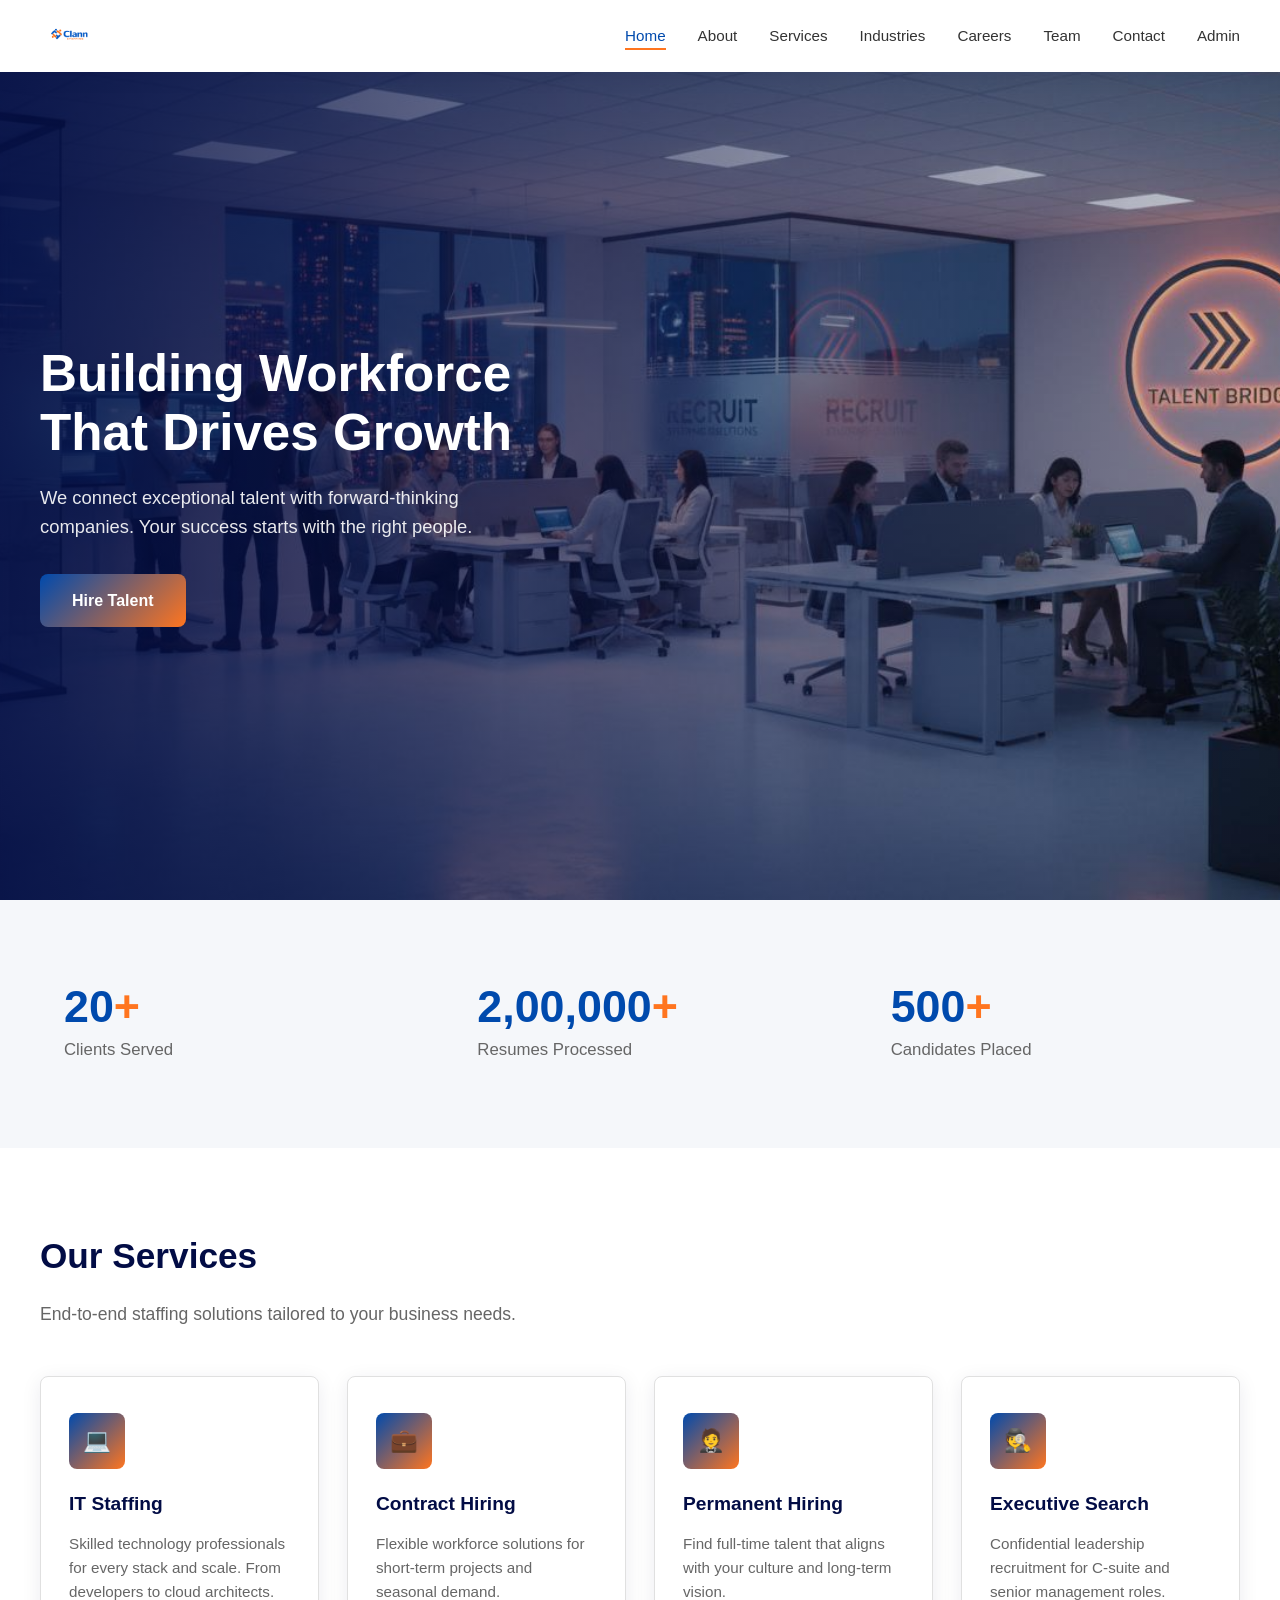
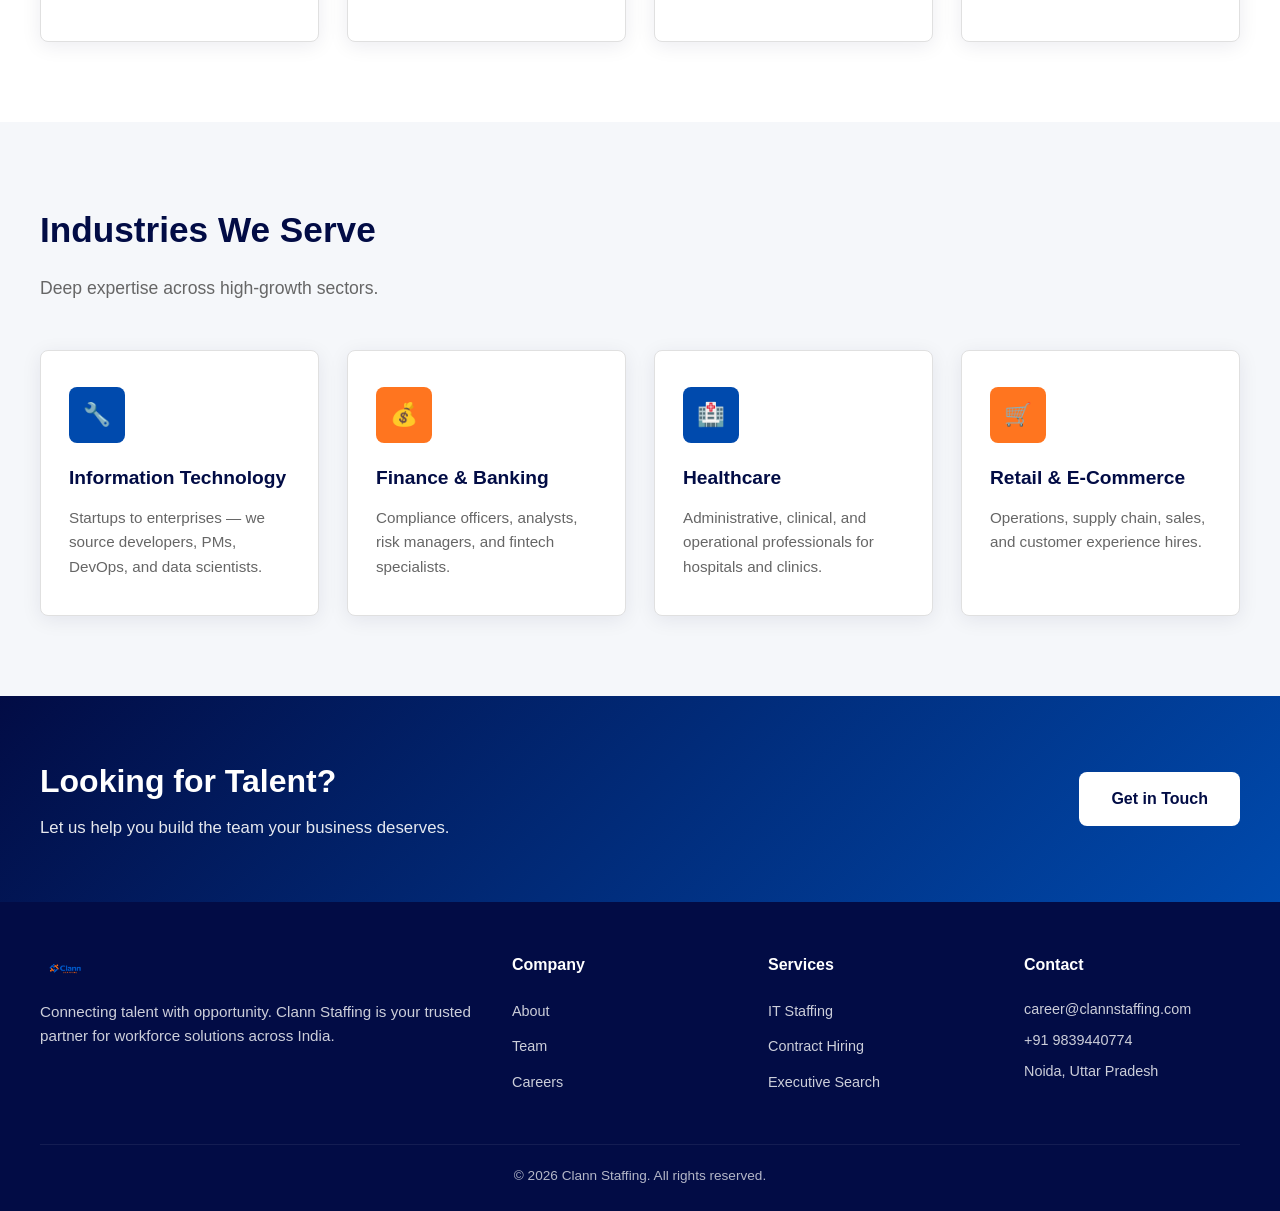
==== commit 222ab45b: "Add files via upload" ====
--- a/index.html
+++ b/index.html
@@ -1,2059 +1,189 @@
-<!DOCTYPE html>
-<html lang="en">
-<head>
-    <meta charset="UTF-8">
-    <meta name="viewport" content="width=device-width, initial-scale=1.0">
-    <title>Clann Staffing - Staffing and Recruitment Agency in India</title>
-    <link rel="preconnect" href="https://fonts.googleapis.com">
-    <link rel="preconnect" href="https://fonts.gstatic.com" crossorigin>
-    <link href="https://fonts.googleapis.com/css2?family=Inter:wght@300;400;500;600;700;800&display=swap" rel="stylesheet">
-    <link rel="stylesheet" href="https://cdnjs.cloudflare.com/ajax/libs/font-awesome/6.5.1/css/all.min.css">
-    <script src="https://cdnjs.cloudflare.com/ajax/libs/gsap/3.12.5/gsap.min.js"></script>
-    <script src="https://cdnjs.cloudflare.com/ajax/libs/gsap/3.12.5/ScrollTrigger.min.js"></script>
-    <style>
-        :root {
-            --primary: #1e5aa8;
-            --primary-dark: #154785;
-            --primary-light: #e8f0fa;
-            --accent: #00a8e8;
-            --text-dark: #1a1a2e;
-            --text-medium: #4a4a5a;
-            --text-light: #6b6b7b;
-            --bg-light: #f8fafc;
-            --white: #ffffff;
-            --border: #e2e8f0;
-            --shadow: 0 4px 20px rgba(30, 90, 168, 0.08);
-            --shadow-lg: 0 10px 40px rgba(30, 90, 168, 0.12);
-        }
-
-        * {
-            margin: 0;
-            padding: 0;
-            box-sizing: border-box;
-        }
-
-        html {
-            scroll-behavior: smooth;
-        }
-
-        body {
-            font-family: 'Inter', -apple-system, BlinkMacSystemFont, sans-serif;
-            color: var(--text-dark);
-            background: var(--white);
-            overflow-x: hidden;
-            line-height: 1.6;
-        }
-
-        /* Custom Scrollbar */
-        ::-webkit-scrollbar {
-            width: 8px;
-        }
-        ::-webkit-scrollbar-track {
-            background: var(--bg-light);
-        }
-        ::-webkit-scrollbar-thumb {
-            background: var(--primary);
-            border-radius: 4px;
-        }
-
-        /* Navigation */
-        .navbar {
-            position: fixed;
-            top: 0;
-            left: 0;
-            width: 100%;
-            z-index: 1000;
-            background: rgba(255, 255, 255, 0.95);
-            backdrop-filter: blur(20px);
-            border-bottom: 1px solid var(--border);
-            transition: all 0.4s cubic-bezier(0.4, 0, 0.2, 1);
-        }
-
-        .navbar.scrolled {
-            box-shadow: var(--shadow-lg);
-        }
-
-        .nav-container {
-            max-width: 1280px;
-            margin: 0 auto;
-            padding: 0 24px;
-            display: flex;
-            align-items: center;
-            justify-content: space-between;
-            height: 72px;
-        }
-
-        .logo {
-            font-size: 1.6rem;
-            font-weight: 800;
-            color: var(--primary);
-            text-decoration: none;
-            display: flex;
-            align-items: center;
-            gap: 8px;
-            transition: transform 0.3s ease;
-        }
-
-        .logo:hover {
-            transform: scale(1.02);
-        }
-
-        .logo-icon {
-            width: 36px;
-            height: 36px;
-            background: linear-gradient(135deg, var(--primary), var(--accent));
-            border-radius: 10px;
-            display: flex;
-            align-items: center;
-            justify-content: center;
-            color: white;
-            font-size: 1.1rem;
-        }
-
-        .nav-links {
-            display: flex;
-            align-items: center;
-            gap: 32px;
-            list-style: none;
-        }
-
-        .nav-links a {
-            text-decoration: none;
-            color: var(--text-medium);
-            font-weight: 500;
-            font-size: 0.95rem;
-            position: relative;
-            padding: 4px 0;
-            transition: color 0.3s ease;
-        }
-
-        .nav-links a::after {
-            content: '';
-            position: absolute;
-            bottom: 0;
-            left: 0;
-            width: 0;
-            height: 2px;
-            background: var(--primary);
-            transition: width 0.3s cubic-bezier(0.4, 0, 0.2, 1);
-        }
-
-        .nav-links a:hover {
-            color: var(--primary);
-        }
-
-        .nav-links a:hover::after {
-            width: 100%;
-        }
-
-        .nav-cta {
-            background: linear-gradient(135deg, var(--primary), var(--primary-dark));
-            color: white !important;
-            padding: 10px 24px !important;
-            border-radius: 8px;
-            font-weight: 600 !important;
-            transition: all 0.3s ease !important;
-            box-shadow: 0 4px 15px rgba(30, 90, 168, 0.3);
-        }
-
-        .nav-cta::after {
-            display: none !important;
-        }
-
-        .nav-cta:hover {
-            transform: translateY(-2px);
-            box-shadow: 0 6px 20px rgba(30, 90, 168, 0.4);
-        }
-
-        .mobile-menu-btn {
-            display: none;
-            background: none;
-            border: none;
-            font-size: 1.5rem;
-            color: var(--primary);
-            cursor: pointer;
-        }
-
-        /* Hero Section */
-        .hero {
-            min-height: 100vh;
-            display: flex;
-            align-items: center;
-            background: linear-gradient(135deg, var(--primary-light) 0%, var(--white) 50%, var(--primary-light) 100%);
-            position: relative;
-            overflow: hidden;
-            padding-top: 72px;
-        }
-
-        .hero::before {
-            content: '';
-            position: absolute;
-            top: -50%;
-            right: -20%;
-            width: 800px;
-            height: 800px;
-            background: radial-gradient(circle, rgba(30, 90, 168, 0.08) 0%, transparent 70%);
-            border-radius: 50%;
-            animation: float 8s ease-in-out infinite;
-        }
-
-        .hero::after {
-            content: '';
-            position: absolute;
-            bottom: -30%;
-            left: -10%;
-            width: 600px;
-            height: 600px;
-            background: radial-gradient(circle, rgba(0, 168, 232, 0.06) 0%, transparent 70%);
-            border-radius: 50%;
-            animation: float 10s ease-in-out infinite reverse;
-        }
-
-        @keyframes float {
-            0%, 100% { transform: translate(0, 0) scale(1); }
-            50% { transform: translate(30px, -30px) scale(1.05); }
-        }
-
-        .hero-container {
-            max-width: 1280px;
-            margin: 0 auto;
-            padding: 0 24px;
-            display: grid;
-            grid-template-columns: 1fr 1fr;
-            gap: 60px;
-            align-items: center;
-            position: relative;
-            z-index: 1;
-        }
-
-        .hero-content {
-            opacity: 0;
-            transform: translateY(40px);
-        }
-
-        .hero-badge {
-            display: inline-flex;
-            align-items: center;
-            gap: 8px;
-            background: rgba(30, 90, 168, 0.1);
-            color: var(--primary);
-            padding: 8px 16px;
-            border-radius: 50px;
-            font-size: 0.85rem;
-            font-weight: 600;
-            margin-bottom: 24px;
-            animation: pulse 2s infinite;
-        }
-
-        @keyframes pulse {
-            0%, 100% { box-shadow: 0 0 0 0 rgba(30, 90, 168, 0.2); }
-            50% { box-shadow: 0 0 0 10px rgba(30, 90, 168, 0); }
-        }
-
-        .hero-title {
-            font-size: 3.5rem;
-            font-weight: 800;
-            line-height: 1.1;
-            color: var(--text-dark);
-            margin-bottom: 20px;
-        }
-
-        .hero-title span {
-            background: linear-gradient(135deg, var(--primary), var(--accent));
-            -webkit-background-clip: text;
-            -webkit-text-fill-color: transparent;
-            background-clip: text;
-        }
-
-        .hero-subtitle {
-            font-size: 1.15rem;
-            color: var(--text-medium);
-            margin-bottom: 32px;
-            max-width: 500px;
-            line-height: 1.7;
-        }
-
-        .hero-buttons {
-            display: flex;
-            gap: 16px;
-            margin-bottom: 48px;
-        }
-
-        .btn-primary {
-            background: linear-gradient(135deg, var(--primary), var(--primary-dark));
-            color: white;
-            padding: 14px 32px;
-            border-radius: 10px;
-            font-weight: 600;
-            font-size: 1rem;
-            border: none;
-            cursor: pointer;
-            transition: all 0.3s cubic-bezier(0.4, 0, 0.2, 1);
-            box-shadow: 0 4px 20px rgba(30, 90, 168, 0.3);
-            text-decoration: none;
-            display: inline-flex;
-            align-items: center;
-            gap: 8px;
-        }
-
-        .btn-primary:hover {
-            transform: translateY(-3px);
-            box-shadow: 0 8px 30px rgba(30, 90, 168, 0.4);
-        }
-
-        .btn-secondary {
-            background: transparent;
-            color: var(--primary);
-            padding: 14px 32px;
-            border-radius: 10px;
-            font-weight: 600;
-            font-size: 1rem;
-            border: 2px solid var(--primary);
-            cursor: pointer;
-            transition: all 0.3s ease;
-            text-decoration: none;
-            display: inline-flex;
-            align-items: center;
-            gap: 8px;
-        }
-
-        .btn-secondary:hover {
-            background: var(--primary);
-            color: white;
-            transform: translateY(-3px);
-        }
-
-        .hero-stats {
-            display: flex;
-            gap: 40px;
-        }
-
-        .stat-item {
-            text-align: left;
-        }
-
-        .stat-number {
-            font-size: 2.2rem;
-            font-weight: 800;
-            color: var(--primary);
-            line-height: 1;
-        }
-
-        .stat-label {
-            font-size: 0.85rem;
-            color: var(--text-light);
-            margin-top: 6px;
-            font-weight: 500;
-        }
-
-        .hero-image {
-            position: relative;
-            opacity: 0;
-            transform: translateX(40px);
-        }
-
-        .hero-image-wrapper {
-            position: relative;
-            border-radius: 24px;
-            overflow: hidden;
-            box-shadow: var(--shadow-lg);
-            transition: transform 0.5s ease;
-        }
-
-        .hero-image-wrapper:hover {
-            transform: perspective(1000px) rotateY(-5deg) rotateX(5deg);
-        }
-
-        .hero-image-wrapper img {
-            width: 100%;
-            height: auto;
-            display: block;
-            transition: transform 0.6s ease;
-        }
-
-        .hero-image-wrapper:hover img {
-            transform: scale(1.05);
-        }
-
-        .floating-card {
-            position: absolute;
-            background: white;
-            padding: 16px 20px;
-            border-radius: 16px;
-            box-shadow: var(--shadow-lg);
-            display: flex;
-            align-items: center;
-            gap: 12px;
-            animation: floatCard 4s ease-in-out infinite;
-        }
-
-        .floating-card.card-1 {
-            top: 20px;
-            right: -20px;
-            animation-delay: 0s;
-        }
-
-        .floating-card.card-2 {
-            bottom: 40px;
-            left: -30px;
-            animation-delay: 1s;
-        }
-
-        @keyframes floatCard {
-            0%, 100% { transform: translateY(0); }
-            50% { transform: translateY(-15px); }
-        }
-
-        .floating-card-icon {
-            width: 44px;
-            height: 44px;
-            background: linear-gradient(135deg, var(--primary), var(--accent));
-            border-radius: 12px;
-            display: flex;
-            align-items: center;
-            justify-content: center;
-            color: white;
-            font-size: 1.2rem;
-        }
-
-        .floating-card-text {
-            font-weight: 600;
-            color: var(--text-dark);
-            font-size: 0.9rem;
-        }
-
-        .floating-card-sub {
-            font-size: 0.75rem;
-            color: var(--text-light);
-        }
-
-        /* Section Styles */
-        .section {
-            padding: 100px 0;
-            position: relative;
-        }
-
-        .section-header {
-            text-align: center;
-            max-width: 700px;
-            margin: 0 auto 60px;
-        }
-
-        .section-label {
-            display: inline-block;
-            background: var(--primary-light);
-            color: var(--primary);
-            padding: 6px 16px;
-            border-radius: 50px;
-            font-size: 0.85rem;
-            font-weight: 600;
-            margin-bottom: 16px;
-        }
-
-        .section-title {
-            font-size: 2.5rem;
-            font-weight: 800;
-            color: var(--text-dark);
-            margin-bottom: 16px;
-            line-height: 1.2;
-        }
-
-        .section-desc {
-            color: var(--text-medium);
-            font-size: 1.05rem;
-            line-height: 1.7;
-        }
-
-        .container {
-            max-width: 1280px;
-            margin: 0 auto;
-            padding: 0 24px;
-        }
-
-        /* Solutions Section */
-        .solutions-grid {
-            display: grid;
-            grid-template-columns: repeat(3, 1fr);
-            gap: 30px;
-        }
-
-        .solution-card {
-            background: var(--white);
-            border-radius: 20px;
-            overflow: hidden;
-            box-shadow: var(--shadow);
-            border: 1px solid var(--border);
-            transition: all 0.4s cubic-bezier(0.4, 0, 0.2, 1);
-            opacity: 0;
-            transform: translateY(40px);
-        }
-
-        .solution-card:hover {
-            transform: translateY(-10px);
-            box-shadow: var(--shadow-lg);
-            border-color: var(--primary);
-        }
-
-        .solution-image {
-            width: 100%;
-            height: 220px;
-            object-fit: cover;
-            transition: transform 0.5s ease;
-        }
-
-        .solution-card:hover .solution-image {
-            transform: scale(1.08);
-        }
-
-        .solution-content {
-            padding: 28px;
-        }
-
-        .solution-icon {
-            width: 50px;
-            height: 50px;
-            background: linear-gradient(135deg, var(--primary), var(--accent));
-            border-radius: 12px;
-            display: flex;
-            align-items: center;
-            justify-content: center;
-            color: white;
-            font-size: 1.3rem;
-            margin-bottom: 16px;
-            transition: transform 0.3s ease;
-        }
-
-        .solution-card:hover .solution-icon {
-            transform: rotate(10deg) scale(1.1);
-        }
-
-        .solution-title {
-            font-size: 1.25rem;
-            font-weight: 700;
-            color: var(--text-dark);
-            margin-bottom: 10px;
-        }
-
-        .solution-desc {
-            color: var(--text-medium);
-            font-size: 0.95rem;
-            line-height: 1.6;
-        }
-
-        /* Industries Section */
-        .industries {
-            background: var(--bg-light);
-        }
-
-        .industries-grid {
-            display: grid;
-            grid-template-columns: repeat(4, 1fr);
-            gap: 20px;
-        }
-
-        .industry-item {
-            background: var(--white);
-            padding: 32px 24px;
-            border-radius: 16px;
-            text-align: center;
-            box-shadow: var(--shadow);
-            border: 1px solid var(--border);
-            transition: all 0.4s cubic-bezier(0.4, 0, 0.2, 1);
-            cursor: pointer;
-            opacity: 0;
-            transform: scale(0.9);
-        }
-
-        .industry-item:hover {
-            transform: translateY(-8px) scale(1.02);
-            box-shadow: var(--shadow-lg);
-            border-color: var(--primary);
-            background: linear-gradient(135deg, var(--primary), var(--primary-dark));
-        }
-
-        .industry-item:hover .industry-icon,
-        .industry-item:hover .industry-name {
-            color: white;
-        }
-
-        .industry-icon {
-            font-size: 2.5rem;
-            color: var(--primary);
-            margin-bottom: 12px;
-            transition: color 0.3s ease;
-        }
-
-        .industry-name {
-            font-weight: 600;
-            color: var(--text-dark);
-            transition: color 0.3s ease;
-        }
-
-        /* Advantage Section */
-        .advantage-grid {
-            display: grid;
-            grid-template-columns: repeat(2, 1fr);
-            gap: 30px;
-        }
-
-        .advantage-card {
-            display: flex;
-            gap: 20px;
-            padding: 32px;
-            background: var(--white);
-            border-radius: 20px;
-            box-shadow: var(--shadow);
-            border: 1px solid var(--border);
-            transition: all 0.4s ease;
-            opacity: 0;
-            transform: translateX(-30px);
-        }
-
-        .advantage-card:nth-child(even) {
-            transform: translateX(30px);
-        }
-
-        .advantage-card:hover {
-            transform: translateY(-5px);
-            box-shadow: var(--shadow-lg);
-            border-color: var(--primary);
-        }
-
-        .advantage-number {
-            font-size: 3rem;
-            font-weight: 800;
-            color: var(--primary);
-            opacity: 0.2;
-            line-height: 1;
-            min-width: 60px;
-        }
-
-        .advantage-content h3 {
-            font-size: 1.2rem;
-            font-weight: 700;
-            margin-bottom: 8px;
-            color: var(--text-dark);
-        }
-
-        .advantage-content p {
-            color: var(--text-medium);
-            font-size: 0.95rem;
-            line-height: 1.6;
-        }
-
-        /* Jobs Section */
-        .jobs {
-            background: linear-gradient(135deg, var(--primary-light), var(--white));
-        }
-
-        .jobs-grid {
-            display: grid;
-            grid-template-columns: repeat(3, 1fr);
-            gap: 24px;
-        }
-
-        .job-card {
-            background: var(--white);
-            border-radius: 16px;
-            padding: 28px;
-            box-shadow: var(--shadow);
-            border: 1px solid var(--border);
-            transition: all 0.4s ease;
-            opacity: 0;
-            transform: translateY(30px);
-        }
-
-        .job-card:hover {
-            transform: translateY(-8px);
-            box-shadow: var(--shadow-lg);
-            border-color: var(--primary);
-        }
-
-        .job-header {
-            display: flex;
-            align-items: flex-start;
-            justify-content: space-between;
-            margin-bottom: 16px;
-        }
-
-        .job-title {
-            font-size: 1.1rem;
-            font-weight: 700;
-            color: var(--text-dark);
-        }
-
-        .job-type {
-            background: var(--primary-light);
-            color: var(--primary);
-            padding: 4px 12px;
-            border-radius: 50px;
-            font-size: 0.75rem;
-            font-weight: 600;
-        }
-
-        .job-company {
-            color: var(--text-light);
-            font-size: 0.9rem;
-            margin-bottom: 12px;
-        }
-
-        .job-meta {
-            display: flex;
-            gap: 16px;
-            margin-bottom: 16px;
-        }
-
-        .job-meta-item {
-            display: flex;
-            align-items: center;
-            gap: 6px;
-            font-size: 0.85rem;
-            color: var(--text-light);
-        }
-
-        .job-salary {
-            font-size: 1.1rem;
-            font-weight: 700;
-            color: var(--primary);
-            margin-bottom: 16px;
-        }
-
-        .job-btn {
-            width: 100%;
-            padding: 12px;
-            background: var(--primary-light);
-            color: var(--primary);
-            border: none;
-            border-radius: 10px;
-            font-weight: 600;
-            cursor: pointer;
-            transition: all 0.3s ease;
-        }
-
-        .job-btn:hover {
-            background: var(--primary);
-            color: white;
-        }
-
-        /* Testimonials */
-        .testimonials {
-            background: var(--bg-light);
-        }
-
-        .testimonials-grid {
-            display: grid;
-            grid-template-columns: repeat(3, 1fr);
-            gap: 30px;
-        }
-
-        .testimonial-card {
-            background: var(--white);
-            padding: 36px;
-            border-radius: 20px;
-            box-shadow: var(--shadow);
-            border: 1px solid var(--border);
-            transition: all 0.4s ease;
-            position: relative;
-            opacity: 0;
-            transform: translateY(30px);
-        }
-
-        .testimonial-card:hover {
-            transform: translateY(-8px);
-            box-shadow: var(--shadow-lg);
-        }
-
-        .testimonial-card::before {
-            content: '"';
-            position: absolute;
-            top: 20px;
-            right: 30px;
-            font-size: 5rem;
-            color: var(--primary);
-            opacity: 0.1;
-            font-family: Georgia, serif;
-            line-height: 1;
-        }
-
-        .testimonial-text {
-            color: var(--text-medium);
-            font-size: 0.95rem;
-            line-height: 1.7;
-            margin-bottom: 24px;
-            font-style: italic;
-        }
-
-        .testimonial-author {
-            display: flex;
-            align-items: center;
-            gap: 14px;
-        }
-
-        .testimonial-avatar {
-            width: 50px;
-            height: 50px;
-            border-radius: 50%;
-            background: linear-gradient(135deg, var(--primary), var(--accent));
-            display: flex;
-            align-items: center;
-            justify-content: center;
-            color: white;
-            font-weight: 700;
-            font-size: 1.1rem;
-        }
-
-        .testimonial-info h4 {
-            font-weight: 700;
-            color: var(--text-dark);
-            font-size: 0.95rem;
-        }
-
-        .testimonial-info p {
-            color: var(--text-light);
-            font-size: 0.85rem;
-        }
-
-        .stars {
-            color: #fbbf24;
-            margin-bottom: 16px;
-            font-size: 0.9rem;
-        }
-
-        /* Contact Section */
-        .contact-wrapper {
-            display: grid;
-            grid-template-columns: 1fr 1fr;
-            gap: 60px;
-            align-items: center;
-        }
-
-        .contact-info h3 {
-            font-size: 2rem;
-            font-weight: 800;
-            margin-bottom: 16px;
-            color: var(--text-dark);
-        }
-
-        .contact-info p {
-            color: var(--text-medium);
-            margin-bottom: 32px;
-            line-height: 1.7;
-        }
-
-        .contact-item {
-            display: flex;
-            align-items: flex-start;
-            gap: 16px;
-            margin-bottom: 24px;
-            padding: 20px;
-            background: var(--bg-light);
-            border-radius: 16px;
-            transition: all 0.3s ease;
-        }
-
-        .contact-item:hover {
-            background: var(--primary-light);
-            transform: translateX(5px);
-        }
-
-        .contact-icon {
-            width: 48px;
-            height: 48px;
-            background: linear-gradient(135deg, var(--primary), var(--accent));
-            border-radius: 12px;
-            display: flex;
-            align-items: center;
-            justify-content: center;
-            color: white;
-            font-size: 1.2rem;
-            flex-shrink: 0;
-        }
-
-        .contact-item h4 {
-            font-weight: 700;
-            margin-bottom: 4px;
-            color: var(--text-dark);
-        }
-
-        .contact-item p {
-            color: var(--text-medium);
-            font-size: 0.95rem;
-            margin: 0;
-        }
-
-        .contact-form {
-            background: var(--white);
-            padding: 40px;
-            border-radius: 24px;
-            box-shadow: var(--shadow-lg);
-            border: 1px solid var(--border);
-        }
-
-        .form-group {
-            margin-bottom: 20px;
-        }
-
-        .form-group label {
-            display: block;
-            font-weight: 600;
-            margin-bottom: 8px;
-            color: var(--text-dark);
-            font-size: 0.9rem;
-        }
-
-        .form-group input,
-        .form-group textarea,
-        .form-group select {
-            width: 100%;
-            padding: 14px 16px;
-            border: 2px solid var(--border);
-            border-radius: 12px;
-            font-family: inherit;
-            font-size: 0.95rem;
-            transition: all 0.3s ease;
-            background: var(--bg-light);
-        }
-
-        .form-group input:focus,
-        .form-group textarea:focus,
-        .form-group select:focus {
-            outline: none;
-            border-color: var(--primary);
-            background: var(--white);
-            box-shadow: 0 0 0 4px rgba(30, 90, 168, 0.1);
-        }
-
-        .form-group textarea {
-            resize: vertical;
-            min-height: 120px;
-        }
-
-        .submit-btn {
-            width: 100%;
-            padding: 16px;
-            background: linear-gradient(135deg, var(--primary), var(--primary-dark));
-            color: white;
-            border: none;
-            border-radius: 12px;
-            font-weight: 700;
-            font-size: 1rem;
-            cursor: pointer;
-            transition: all 0.3s ease;
-            box-shadow: 0 4px 20px rgba(30, 90, 168, 0.3);
-        }
-
-        .submit-btn:hover {
-            transform: translateY(-2px);
-            box-shadow: 0 8px 30px rgba(30, 90, 168, 0.4);
-        }
-
-        /* Partners */
-        .partners {
-            background: var(--bg-light);
-            padding: 80px 0;
-        }
-
-        .partners-track {
-            display: flex;
-            gap: 60px;
-            animation: scrollPartners 30s linear infinite;
-            width: max-content;
-        }
-
-        .partners-wrapper {
-            overflow: hidden;
-            mask-image: linear-gradient(to right, transparent, black 10%, black 90%, transparent);
-            -webkit-mask-image: linear-gradient(to right, transparent, black 10%, black 90%, transparent);
-        }
-
-        @keyframes scrollPartners {
-            0% { transform: translateX(0); }
-            100% { transform: translateX(-50%); }
-        }
-
-        .partner-logo {
-            height: 50px;
-            width: auto;
-            opacity: 0.6;
-            filter: grayscale(100%);
-            transition: all 0.3s ease;
-            flex-shrink: 0;
-        }
-
-        .partner-logo:hover {
-            opacity: 1;
-            filter: grayscale(0%);
-        }
-
-        /* Footer */
-        .footer {
-            background: var(--text-dark);
-            color: white;
-            padding: 80px 0 30px;
-        }
-
-        .footer-grid {
-            display: grid;
-            grid-template-columns: 2fr 1fr 1fr 1fr;
-            gap: 60px;
-            margin-bottom: 60px;
-        }
-
-        .footer-brand .logo {
-            color: white;
-            margin-bottom: 20px;
-        }
-
-        .footer-brand p {
-            color: rgba(255, 255, 255, 0.7);
-            line-height: 1.7;
-            margin-bottom: 24px;
-        }
-
-        .social-links {
-            display: flex;
-            gap: 12px;
-        }
-
-        .social-links a {
-            width: 40px;
-            height: 40px;
-            background: rgba(255, 255, 255, 0.1);
-            border-radius: 10px;
-            display: flex;
-            align-items: center;
-            justify-content: center;
-            color: white;
-            text-decoration: none;
-            transition: all 0.3s ease;
-        }
-
-        .social-links a:hover {
-            background: var(--primary);
-            transform: translateY(-3px);
-        }
-
-        .footer-column h4 {
-            font-size: 1.1rem;
-            font-weight: 700;
-            margin-bottom: 24px;
-            color: white;
-        }
-
-        .footer-column ul {
-            list-style: none;
-        }
-
-        .footer-column ul li {
-            margin-bottom: 12px;
-        }
-
-        .footer-column ul li a {
-            color: rgba(255, 255, 255, 0.7);
-            text-decoration: none;
-            transition: all 0.3s ease;
-            display: inline-block;
-        }
-
-        .footer-column ul li a:hover {
-            color: white;
-            transform: translateX(5px);
-        }
-
-        .footer-bottom {
-            border-top: 1px solid rgba(255, 255, 255, 0.1);
-            padding-top: 30px;
-            display: flex;
-            justify-content: space-between;
-            align-items: center;
-            color: rgba(255, 255, 255, 0.5);
-            font-size: 0.9rem;
-        }
-
-        /* Mobile Menu */
-        .mobile-menu {
-            position: fixed;
-            top: 0;
-            right: -100%;
-            width: 300px;
-            height: 100vh;
-            background: white;
-            z-index: 1001;
-            padding: 80px 30px 30px;
-            box-shadow: -10px 0 40px rgba(0, 0, 0, 0.1);
-            transition: right 0.4s cubic-bezier(0.4, 0, 0.2, 1);
-        }
-
-        .mobile-menu.active {
-            right: 0;
-        }
-
-        .mobile-menu-overlay {
-            position: fixed;
-            top: 0;
-            left: 0;
-            width: 100%;
-            height: 100%;
-            background: rgba(0, 0, 0, 0.5);
-            z-index: 1000;
-            opacity: 0;
-            visibility: hidden;
-            transition: all 0.3s ease;
-        }
-
-        .mobile-menu-overlay.active {
-            opacity: 1;
-            visibility: visible;
-        }
-
-        .mobile-menu ul {
-            list-style: none;
-        }
-
-        .mobile-menu ul li {
-            margin-bottom: 20px;
-        }
-
-        .mobile-menu ul li a {
-            text-decoration: none;
-            color: var(--text-dark);
-            font-size: 1.1rem;
-            font-weight: 600;
-            display: block;
-            padding: 10px 0;
-            border-bottom: 1px solid var(--border);
-        }
-
-        .close-menu {
-            position: absolute;
-            top: 20px;
-            right: 20px;
-            background: none;
-            border: none;
-            font-size: 1.5rem;
-            color: var(--text-dark);
-            cursor: pointer;
-        }
-
-        /* Responsive */
-        @media (max-width: 1024px) {
-            .hero-container {
-                grid-template-columns: 1fr;
-                text-align: center;
-            }
-
-            .hero-content {
-                order: 1;
-            }
-
-            .hero-image {
-                order: 0;
-            }
-
-            .hero-stats {
-                justify-content: center;
-            }
-
-            .hero-title {
-                font-size: 2.5rem;
-            }
-
-            .solutions-grid,
-            .jobs-grid,
-            .testimonials-grid {
-                grid-template-columns: repeat(2, 1fr);
-            }
-
-            .industries-grid {
-                grid-template-columns: repeat(2, 1fr);
-            }
-
-            .advantage-grid {
-                grid-template-columns: 1fr;
-            }
-
-            .contact-wrapper {
-                grid-template-columns: 1fr;
-            }
-
-            .footer-grid {
-                grid-template-columns: repeat(2, 1fr);
-            }
-        }
-
-        @media (max-width: 768px) {
-            .nav-links {
-                display: none;
-            }
-
-            .mobile-menu-btn {
-                display: block;
-            }
-
-            .hero-title {
-                font-size: 2rem;
-            }
-
-            .solutions-grid,
-            .jobs-grid,
-            .testimonials-grid,
-            .industries-grid {
-                grid-template-columns: 1fr;
-            }
-
-            .footer-grid {
-                grid-template-columns: 1fr;
-                gap: 40px;
-            }
-
-            .section {
-                padding: 60px 0;
-            }
-
-            .section-title {
-                font-size: 1.8rem;
-            }
-
-            .hero-buttons {
-                flex-direction: column;
-            }
-
-            .contact-form {
-                padding: 24px;
-            }
-        }
-
-        /* Loading Animation */
-        .page-loader {
-            position: fixed;
-            top: 0;
-            left: 0;
-            width: 100%;
-            height: 100%;
-            background: white;
-            z-index: 9999;
-            display: flex;
-            align-items: center;
-            justify-content: center;
-            transition: opacity 0.5s ease, visibility 0.5s ease;
-        }
-
-        .page-loader.hidden {
-            opacity: 0;
-            visibility: hidden;
-        }
-
-        .loader {
-            width: 60px;
-            height: 60px;
-            border: 4px solid var(--primary-light);
-            border-top-color: var(--primary);
-            border-radius: 50%;
-            animation: spin 1s linear infinite;
-        }
-
-        @keyframes spin {
-            to { transform: rotate(360deg); }
-        }
-    </style>
-<base target="_blank">
-</head>
-<body>
-    <!-- Page Loader -->
-    <div class="page-loader" id="pageLoader">
-        <div class="loader"></div>
-    </div>
-
-    <!-- Mobile Menu Overlay -->
-    <div class="mobile-menu-overlay" id="mobileOverlay"></div>
-
-    <!-- Mobile Menu -->
-    <div class="mobile-menu" id="mobileMenu">
-        <button class="close-menu" id="closeMenu"><i class="fas fa-times"></i></button>
-        <ul>
-            <li><a href="#home">Home</a></li>
-            <li><a href="#solutions">Solutions</a></li>
-            <li><a href="#industries">Industries</a></li>
-            <li><a href="#jobs">Jobs</a></li>
-            <li><a href="#testimonials">Testimonials</a></li>
-            <li><a href="#contact">Contact</a></li>
-        </ul>
-    </div>
-
-    <!-- Navigation -->
-    <nav class="navbar" id="navbar">
-        <div class="nav-container">
-            <a href="#" class="logo">
-                <div class="logo-icon"><i class="fas fa-users"></i></div>
-                Clann Staffing
-            </a>
-            <ul class="nav-links">
-                <li><a href="#home">Home</a></li>
-                <li><a href="#solutions">Solutions</a></li>
-                <li><a href="#industries">Industries</a></li>
-                <li><a href="#jobs">Jobs</a></li>
-                <li><a href="#testimonials">Testimonials</a></li>
-                <li><a href="#contact" class="nav-cta">Get In Touch</a></li>
-            </ul>
-            <button class="mobile-menu-btn" id="mobileMenuBtn"><i class="fas fa-bars"></i></button>
-        </div>
-    </nav>
-
-    <!-- Hero Section -->
-    <section class="hero" id="home">
-        <div class="hero-container">
-            <div class="hero-content">
-                <div class="hero-badge">
-                    <i class="fas fa-star"></i>
-                    India's Leading Staffing Partner
-                </div>
-                <h1 class="hero-title">
-                    Connecting Talent with <span>Opportunity</span>
-                </h1>
-                <p class="hero-subtitle">
-                    At Clann Staffing, we bridge the gap between exceptional talent and forward-thinking organizations. Your success is our mission.
-                </p>
-                <div class="hero-buttons">
-                    <a href="#contact" class="btn-primary">
-                        <i class="fas fa-rocket"></i>
-                        Get Started
-                    </a>
-                    <a href="#solutions" class="btn-secondary">
-                        <i class="fas fa-play-circle"></i>
-                        Explore Solutions
-                    </a>
-                </div>
-                <div class="hero-stats">
-                    <div class="stat-item">
-                        <div class="stat-number" data-count="10000000">0</div>
-                        <div class="stat-label">Active Resumes</div>
-                    </div>
-                    <div class="stat-item">
-                        <div class="stat-number" data-count="200">0</div>
-                        <div class="stat-label">Placements/Week</div>
-                    </div>
-                    <div class="stat-item">
-                        <div class="stat-number" data-count="500">0</div>
-                        <div class="stat-label">Partner Companies</div>
-                    </div>
-                </div>
-            </div>
-            <div class="hero-image">
-                <div class="hero-image-wrapper">
-                    <img src="https://images.unsplash.com/photo-1600880292203-757bb62b4baf?w=600&h=500&fit=crop" alt="Professional team meeting">
-                    <div class="floating-card card-1">
-                        <div class="floating-card-icon"><i class="fas fa-check-circle"></i></div>
-                        <div>
-                            <div class="floating-card-text">500+ Hired</div>
-                            <div class="floating-card-sub">This Month</div>
-                        </div>
-                    </div>
-                    <div class="floating-card card-2">
-                        <div class="floating-card-icon"><i class="fas fa-chart-line"></i></div>
-                        <div>
-                            <div class="floating-card-text">98% Success</div>
-                            <div class="floating-card-sub">Placement Rate</div>
-                        </div>
-                    </div>
-                </div>
-            </div>
-        </div>
-    </section>
-
-    <!-- Solutions Section -->
-    <section class="section" id="solutions">
-        <div class="container">
-            <div class="section-header">
-                <div class="section-label">Our Solutions</div>
-                <h2 class="section-title">Comprehensive Workforce Solutions</h2>
-                <p class="section-desc">At Clann Staffing, we offer comprehensive workforce solutions designed to meet the evolving needs of businesses across industries. From talent acquisition to strategic workforce planning, our solutions ensure you have the right people, in the right roles, at the right time.</p>
-            </div>
-            <div class="solutions-grid">
-                <div class="solution-card">
-                    <img src="https://images.unsplash.com/photo-1552664730-d307ca884978?w=400&h=220&fit=crop" alt="Talent Consulting" class="solution-image">
-                    <div class="solution-content">
-                        <div class="solution-icon"><i class="fas fa-lightbulb"></i></div>
-                        <h3 class="solution-title">Talent Consulting Services</h3>
-                        <p class="solution-desc">Our experts work with you to identify talent gaps and build customized strategies to attract, develop, and retain top talent. We help you stay ahead in an ever-changing business environment with solutions tailored to your goals.</p>
-                    </div>
-                </div>
-                <div class="solution-card">
-                    <img src="https://images.unsplash.com/photo-1542744173-8e7e53415bb0?w=400&h=220&fit=crop" alt="RPO" class="solution-image">
-                    <div class="solution-content">
-                        <div class="solution-icon"><i class="fas fa-handshake"></i></div>
-                        <h3 class="solution-title">Recruitment Process Outsourcing (RPO)</h3>
-                        <p class="solution-desc">Let us take the lead in managing your recruitment processes. From sourcing to onboarding, our RPO services are designed to streamline hiring, reduce costs, and ensure you find the right talent faster.</p>
-                    </div>
-                </div>
-                <div class="solution-card">
-                    <img src="https://images.unsplash.com/photo-1460925895917-afdab827c52f?w=400&h=220&fit=crop" alt="Workforce Analytics" class="solution-image">
-                    <div class="solution-content">
-                        <div class="solution-icon"><i class="fas fa-chart-pie"></i></div>
-                        <h3 class="solution-title">Workforce Planning & Analytics</h3>
-                        <p class="solution-desc">Data-driven insights are key to workforce optimization. Our analytics-driven approach helps you plan for future workforce needs, manage talent more effectively, and make informed decisions to maximize productivity.</p>
-                    </div>
-                </div>
-            </div>
-        </div>
-    </section>
-
-    <!-- Industries Section -->
-    <section class="section industries" id="industries">
-        <div class="container">
-            <div class="section-header">
-                <div class="section-label">Industries</div>
-                <h2 class="section-title">Industry Sectors We Serve</h2>
-                <p class="section-desc">From Information Technology to Healthcare and Pharma, Clann Staffing partners with businesses across industries to deliver customized staffing solutions. We connect organizations with top-tier talent to ensure they stay competitive in a rapidly evolving market.</p>
-            </div>
-            <div class="industries-grid">
-                <div class="industry-item">
-                    <div class="industry-icon"><i class="fas fa-laptop-code"></i></div>
-                    <div class="industry-name">Information Technology</div>
-                </div>
-                <div class="industry-item">
-                    <div class="industry-icon"><i class="fas fa-heartbeat"></i></div>
-                    <div class="industry-name">Healthcare & Pharma</div>
-                </div>
-                <div class="industry-item">
-                    <div class="industry-icon"><i class="fas fa-industry"></i></div>
-                    <div class="industry-name">Manufacturing</div>
-                </div>
-                <div class="industry-item">
-                    <div class="industry-icon"><i class="fas fa-university"></i></div>
-                    <div class="industry-name">Banking & Finance</div>
-                </div>
-                <div class="industry-item">
-                    <div class="industry-icon"><i class="fas fa-shopping-cart"></i></div>
-                    <div class="industry-name">Retail & E-commerce</div>
-                </div>
-                <div class="industry-item">
-                    <div class="industry-icon"><i class="fas fa-truck"></i></div>
-                    <div class="industry-name">Logistics & Supply Chain</div>
-                </div>
-                <div class="industry-item">
-                    <div class="industry-icon"><i class="fas fa-graduation-cap"></i></div>
-                    <div class="industry-name">Education & Training</div>
-                </div>
-                <div class="industry-item">
-                    <div class="industry-icon"><i class="fas fa-building"></i></div>
-                    <div class="industry-name">Real Estate</div>
-                </div>
-            </div>
-        </div>
-    </section>
-
-    <!-- Advantage Section -->
-    <section class="section" id="advantage">
-        <div class="container">
-            <div class="section-header">
-                <div class="section-label">Why Choose Us</div>
-                <h2 class="section-title">The Clann Staffing Advantage</h2>
-                <p class="section-desc">What sets us apart from the competition? Our commitment to excellence, deep industry expertise, and personalized approach to every client relationship.</p>
-            </div>
-            <div class="advantage-grid">
-                <div class="advantage-card">
-                    <div class="advantage-number">01</div>
-                    <div class="advantage-content">
-                        <h3>Pan-India Presence</h3>
-                        <p>With offices across major cities in India, we have the reach and network to source talent from every corner of the country, ensuring diverse and qualified candidates.</p>
-                    </div>
-                </div>
-                <div class="advantage-card">
-                    <div class="advantage-number">02</div>
-                    <div class="advantage-content">
-                        <h3>Industry Expertise</h3>
-                        <p>Our team comprises seasoned recruiters with deep domain knowledge across multiple industries, enabling us to understand your unique requirements precisely.</p>
-                    </div>
-                </div>
-                <div class="advantage-card">
-                    <div class="advantage-number">03</div>
-                    <div class="advantage-content">
-                        <h3>Technology-Driven</h3>
-                        <p>We leverage cutting-edge AI and data analytics tools to streamline the recruitment process, reduce time-to-hire, and improve candidate matching accuracy.</p>
-                    </div>
-                </div>
-                <div class="advantage-card">
-                    <div class="advantage-number">04</div>
-                    <div class="advantage-content">
-                        <h3>End-to-End Support</h3>
-                        <p>From initial consultation to post-placement follow-up, we provide comprehensive support throughout the entire hiring journey for both clients and candidates.</p>
-                    </div>
-                </div>
-            </div>
-        </div>
-    </section>
-
-    <!-- Jobs Section -->
-    <section class="section jobs" id="jobs">
-        <div class="container">
-            <div class="section-header">
-                <div class="section-label">Opportunities</div>
-                <h2 class="section-title">Featured Job Opportunities</h2>
-                <p class="section-desc">Explore some of the exciting job openings we have for skilled professionals across industries. Whether you are a seasoned professional or a fresh graduate, Clann Staffing connects you with opportunities to take your career forward.</p>
-            </div>
-            <div class="jobs-grid">
-                <div class="job-card">
-                    <div class="job-header">
-                        <h3 class="job-title">Senior Software Engineer</h3>
-                        <span class="job-type">Full-time</span>
-                    </div>
-                    <p class="job-company">Leading IT Solutions Pvt. Ltd.</p>
-                    <div class="job-meta">
-                        <span class="job-meta-item"><i class="fas fa-map-marker-alt"></i> Bangalore</span>
-                        <span class="job-meta-item"><i class="fas fa-briefcase"></i> 5+ Years</span>
-                    </div>
-                    <div class="job-salary">₹18 - 25 LPA</div>
-                    <button class="job-btn">Apply Now</button>
-                </div>
-                <div class="job-card">
-                    <div class="job-header">
-                        <h3 class="job-title">HR Business Partner</h3>
-                        <span class="job-type">Full-time</span>
-                    </div>
-                    <p class="job-company">Global Manufacturing Corp</p>
-                    <div class="job-meta">
-                        <span class="job-meta-item"><i class="fas fa-map-marker-alt"></i> Mumbai</span>
-                        <span class="job-meta-item"><i class="fas fa-briefcase"></i> 3+ Years</span>
-                    </div>
-                    <div class="job-salary">₹12 - 18 LPA</div>
-                    <button class="job-btn">Apply Now</button>
-                </div>
-                <div class="job-card">
-                    <div class="job-header">
-                        <h3 class="job-title">Data Analyst</h3>
-                        <span class="job-type">Remote</span>
-                    </div>
-                    <p class="job-company">FinTech Innovations</p>
-                    <div class="job-meta">
-                        <span class="job-meta-item"><i class="fas fa-map-marker-alt"></i> Remote</span>
-                        <span class="job-meta-item"><i class="fas fa-briefcase"></i> 2+ Years</span>
-                    </div>
-                    <div class="job-salary">₹8 - 14 LPA</div>
-                    <button class="job-btn">Apply Now</button>
-                </div>
-                <div class="job-card">
-                    <div class="job-header">
-                        <h3 class="job-title">Sales Manager</h3>
-                        <span class="job-type">Full-time</span>
-                    </div>
-                    <p class="job-company">Pharma Healthcare Ltd.</p>
-                    <div class="job-meta">
-                        <span class="job-meta-item"><i class="fas fa-map-marker-alt"></i> Delhi NCR</span>
-                        <span class="job-meta-item"><i class="fas fa-briefcase"></i> 4+ Years</span>
-                    </div>
-                    <div class="job-salary">₹10 - 16 LPA</div>
-                    <button class="job-btn">Apply Now</button>
-                </div>
-                <div class="job-card">
-                    <div class="job-header">
-                        <h3 class="job-title">Marketing Specialist</h3>
-                        <span class="job-type">Full-time</span>
-                    </div>
-                    <p class="job-company">E-commerce Giant</p>
-                    <div class="job-meta">
-                        <span class="job-meta-item"><i class="fas fa-map-marker-alt"></i> Hyderabad</span>
-                        <span class="job-meta-item"><i class="fas fa-briefcase"></i> 2+ Years</span>
-                    </div>
-                    <div class="job-salary">₹6 - 10 LPA</div>
-                    <button class="job-btn">Apply Now</button>
-                </div>
-                <div class="job-card">
-                    <div class="job-header">
-                        <h3 class="job-title">Operations Lead</h3>
-                        <span class="job-type">Full-time</span>
-                    </div>
-                    <p class="job-company">Logistics Solutions</p>
-                    <div class="job-meta">
-                        <span class="job-meta-item"><i class="fas fa-map-marker-alt"></i> Pune</span>
-                        <span class="job-meta-item"><i class="fas fa-briefcase"></i> 6+ Years</span>
-                    </div>
-                    <div class="job-salary">₹15 - 22 LPA</div>
-                    <button class="job-btn">Apply Now</button>
-                </div>
-            </div>
-        </div>
-    </section>
-
-    <!-- Testimonials -->
-    <section class="section testimonials" id="testimonials">
-        <div class="container">
-            <div class="section-header">
-                <div class="section-label">Testimonials</div>
-                <h2 class="section-title">What Our Clients and Candidates Say</h2>
-                <p class="section-desc">See what our clients and placed candidates have to say about their experience with Clann Staffing.</p>
-            </div>
-            <div class="testimonials-grid">
-                <div class="testimonial-card">
-                    <div class="stars">
-                        <i class="fas fa-star"></i>
-                        <i class="fas fa-star"></i>
-                        <i class="fas fa-star"></i>
-                        <i class="fas fa-star"></i>
-                        <i class="fas fa-star"></i>
-                    </div>
-                    <p class="testimonial-text">"Clann Staffing transformed our hiring process completely. Within weeks, we had a fully staffed team that exceeded our expectations. Divyanshu and his team truly understand the market."</p>
-                    <div class="testimonial-author">
-                        <div class="testimonial-avatar">RK</div>
-                        <div class="testimonial-info">
-                            <h4>Rajesh Kumar</h4>
-                            <p>HR Director, Tech Solutions</p>
-                        </div>
-                    </div>
-                </div>
-                <div class="testimonial-card">
-                    <div class="stars">
-                        <i class="fas fa-star"></i>
-                        <i class="fas fa-star"></i>
-                        <i class="fas fa-star"></i>
-                        <i class="fas fa-star"></i>
-                        <i class="fas fa-star"></i>
-                    </div>
-                    <p class="testimonial-text">"As a candidate, I felt genuinely supported throughout my job search. Divyanshu provided excellent guidance and matched me with a role that perfectly aligned with my career goals."</p>
-                    <div class="testimonial-author">
-                        <div class="testimonial-avatar">PS</div>
-                        <div class="testimonial-info">
-                            <h4>Priya Sharma</h4>
-                            <p>Senior Developer, Placed Candidate</p>
-                        </div>
-                    </div>
-                </div>
-                <div class="testimonial-card">
-                    <div class="stars">
-                        <i class="fas fa-star"></i>
-                        <i class="fas fa-star"></i>
-                        <i class="fas fa-star"></i>
-                        <i class="fas fa-star"></i>
-                        <i class="fas fa-star-half-alt"></i>
-                    </div>
-                    <p class="testimonial-text">"The RPO solution from Clann Staffing reduced our hiring costs by 40% while improving the quality of candidates. Their data-driven approach is exactly what modern businesses need."</p>
-                    <div class="testimonial-author">
-                        <div class="testimonial-avatar">AM</div>
-                        <div class="testimonial-info">
-                            <h4>Amit Mehta</h4>
-                            <p>CEO, Manufacturing Corp</p>
-                        </div>
-                    </div>
-                </div>
-            </div>
-        </div>
-    </section>
-
-    <!-- Contact Section -->
-    <section class="section" id="contact">
-        <div class="container">
-            <div class="section-header">
-                <div class="section-label">Contact</div>
-                <h2 class="section-title">We'd Love to Hear From You</h2>
-                <p class="section-desc">Whether you are looking for talent solutions or exploring job opportunities, reach out to us. Our team is ready to help you achieve your goals.</p>
-            </div>
-            <div class="contact-wrapper">
-                <div class="contact-info">
-                    <h3>Get In Touch</h3>
-                    <p>Have questions about our services or want to discuss your hiring needs? Our team led by Divyanshu is here to assist you every step of the way.</p>
-                    <div class="contact-item">
-                        <div class="contact-icon"><i class="fas fa-phone-alt"></i></div>
-                        <div>
-                            <h4>Phone</h4>
-                            <p>+91 98394 40774</p>
-                        </div>
-                    </div>
-                    <div class="contact-item">
-                        <div class="contact-icon"><i class="fas fa-envelope"></i></div>
-                        <div>
-                            <h4>Email</h4>
-                            <p>divyanshu@clannstaffing.in</p>
-                        </div>
-                    </div>
-                    <div class="contact-item">
-                        <div class="contact-icon"><i class="fas fa-map-marker-alt"></i></div>
-                        <div>
-                            <h4>Address</h4>
-                            <p>Business District, Bangalore, Karnataka - 560001</p>
-                        </div>
-                    </div>
-                    <div class="contact-item">
-                        <div class="contact-icon"><i class="fas fa-clock"></i></div>
-                        <div>
-                            <h4>Working Hours</h4>
-                            <p>Monday - Saturday: 9:00 AM - 7:00 PM</p>
-                        </div>
-                    </div>
-                </div>
-                <div class="contact-form">
-                    <form id="contactForm">
-                        <div class="form-group">
-                            <label>Full Name</label>
-                            <input type="text" placeholder="Enter your full name" required>
-                        </div>
-                        <div class="form-group">
-                            <label>Email Address</label>
-                            <input type="email" placeholder="Enter your email" required>
-                        </div>
-                        <div class="form-group">
-                            <label>Phone Number</label>
-                            <input type="tel" placeholder="Enter your phone number">
-                        </div>
-                        <div class="form-group">
-                            <label>I am interested in</label>
-                            <select required>
-                                <option value="">Select an option</option>
-                                <option value="hiring">Hiring Talent</option>
-                                <option value="job">Finding a Job</option>
-                                <option value="rpo">RPO Services</option>
-                                <option value="consulting">Consulting</option>
-                            </select>
-                        </div>
-                        <div class="form-group">
-                            <label>Message</label>
-                            <textarea placeholder="Tell us more about your requirements..."></textarea>
-                        </div>
-                        <button type="submit" class="submit-btn">
-                            <i class="fas fa-paper-plane"></i> Send Message
-                        </button>
-                    </form>
-                </div>
-            </div>
-        </div>
-    </section>
-
-    <!-- Partners Section -->
-    <section class="partners">
-        <div class="container">
-            <div class="section-header">
-                <div class="section-label">Our Partners</div>
-                <h2 class="section-title">Some of Our Pan-India Partners</h2>
-            </div>
-            <div class="partners-wrapper">
-                <div class="partners-track">
-                    <div class="partner-logo" style="display:flex;align-items:center;justify-content:center;background:var(--primary);color:white;padding:0 30px;border-radius:8px;font-weight:700;">TATA</div>
-                    <div class="partner-logo" style="display:flex;align-items:center;justify-content:center;background:#1a1a2e;color:white;padding:0 30px;border-radius:8px;font-weight:700;">Infosys</div>
-                    <div class="partner-logo" style="display:flex;align-items:center;justify-content:center;background:#00a8e8;color:white;padding:0 30px;border-radius:8px;font-weight:700;">Wipro</div>
-                    <div class="partner-logo" style="display:flex;align-items:center;justify-content:center;background:#e63946;color:white;padding:0 30px;border-radius:8px;font-weight:700;">HCL</div>
-                    <div class="partner-logo" style="display:flex;align-items:center;justify-content:center;background:#2a9d8f;color:white;padding:0 30px;border-radius:8px;font-weight:700;">Tech Mahindra</div>
-                    <div class="partner-logo" style="display:flex;align-items:center;justify-content:center;background:#f4a261;color:white;padding:0 30px;border-radius:8px;font-weight:700;">Cognizant</div>
-                    <div class="partner-logo" style="display:flex;align-items:center;justify-content:center;background:#264653;color:white;padding:0 30px;border-radius:8px;font-weight:700;">Accenture</div>
-                    <div class="partner-logo" style="display:flex;align-items:center;justify-content:center;background:#e76f51;color:white;padding:0 30px;border-radius:8px;font-weight:700;">Capgemini</div>
-                    <div class="partner-logo" style="display:flex;align-items:center;justify-content:center;background:#457b9d;color:white;padding:0 30px;border-radius:8px;font-weight:700;">IBM</div>
-                    <div class="partner-logo" style="display:flex;align-items:center;justify-content:center;background:#1d3557;color:white;padding:0 30px;border-radius:8px;font-weight:700;">Deloitte</div>
-                    <!-- Duplicate for seamless loop -->
-                    <div class="partner-logo" style="display:flex;align-items:center;justify-content:center;background:var(--primary);color:white;padding:0 30px;border-radius:8px;font-weight:700;">TATA</div>
-                    <div class="partner-logo" style="display:flex;align-items:center;justify-content:center;background:#1a1a2e;color:white;padding:0 30px;border-radius:8px;font-weight:700;">Infosys</div>
-                    <div class="partner-logo" style="display:flex;align-items:center;justify-content:center;background:#00a8e8;color:white;padding:0 30px;border-radius:8px;font-weight:700;">Wipro</div>
-                    <div class="partner-logo" style="display:flex;align-items:center;justify-content:center;background:#e63946;color:white;padding:0 30px;border-radius:8px;font-weight:700;">HCL</div>
-                    <div class="partner-logo" style="display:flex;align-items:center;justify-content:center;background:#2a9d8f;color:white;padding:0 30px;border-radius:8px;font-weight:700;">Tech Mahindra</div>
-                    <div class="partner-logo" style="display:flex;align-items:center;justify-content:center;background:#f4a261;color:white;padding:0 30px;border-radius:8px;font-weight:700;">Cognizant</div>
-                    <div class="partner-logo" style="display:flex;align-items:center;justify-content:center;background:#264653;color:white;padding:0 30px;border-radius:8px;font-weight:700;">Accenture</div>
-                    <div class="partner-logo" style="display:flex;align-items:center;justify-content:center;background:#e76f51;color:white;padding:0 30px;border-radius:8px;font-weight:700;">Capgemini</div>
-                    <div class="partner-logo" style="display:flex;align-items:center;justify-content:center;background:#457b9d;color:white;padding:0 30px;border-radius:8px;font-weight:700;">IBM</div>
-                    <div class="partner-logo" style="display:flex;align-items:center;justify-content:center;background:#1d3557;color:white;padding:0 30px;border-radius:8px;font-weight:700;">Deloitte</div>
-                </div>
-            </div>
-        </div>
-    </section>
-
-    <!-- Footer -->
-    <footer class="footer">
-        <div class="container">
-            <div class="footer-grid">
-                <div class="footer-brand">
-                    <a href="#" class="logo">
-                        <div class="logo-icon"><i class="fas fa-users"></i></div>
-                        Clann Staffing
-                    </a>
-                    <p>Clann Staffing is India's leading workforce solutions provider, connecting exceptional talent with forward-thinking organizations across the country.</p>
-                    <div class="social-links">
-                        <a href="#"><i class="fab fa-linkedin-in"></i></a>
-                        <a href="#"><i class="fab fa-twitter"></i></a>
-                        <a href="#"><i class="fab fa-facebook-f"></i></a>
-                        <a href="#"><i class="fab fa-instagram"></i></a>
-                    </div>
-                </div>
-                <div class="footer-column">
-                    <h4>Quick Links</h4>
-                    <ul>
-                        <li><a href="#home">Home</a></li>
-                        <li><a href="#solutions">Solutions</a></li>
-                        <li><a href="#industries">Industries</a></li>
-                        <li><a href="#jobs">Jobs</a></li>
-                        <li><a href="#contact">Contact</a></li>
-                    </ul>
-                </div>
-                <div class="footer-column">
-                    <h4>Services</h4>
-                    <ul>
-                        <li><a href="#">Talent Consulting</a></li>
-                        <li><a href="#">RPO Services</a></li>
-                        <li><a href="#">Workforce Analytics</a></li>
-                        <li><a href="#">Executive Search</a></li>
-                        <li><a href="#">Contract Staffing</a></li>
-                    </ul>
-                </div>
-                <div class="footer-column">
-                    <h4>Contact</h4>
-                    <ul>
-                        <li><a href="tel:+919839440774">+91 98394 40774</a></li>
-                        <li><a href="mailto:divyanshu@clannstaffing.in">divyanshu@clannstaffing.in</a></li>
-                        <li><a href="#">Bangalore, India</a></li>
-                    </ul>
-                </div>
-            </div>
-            <div class="footer-bottom">
-                <p> Clann Staffing. All rights reserved.</p>
-                <p>Designed with care by Divyanshu</p>
-            </div>
-        </div>
-    </footer>
-
-    <script>
-        // Page Loader
-        window.addEventListener('load', () => {
-            setTimeout(() => {
-                document.getElementById('pageLoader').classList.add('hidden');
-            }, 800);
-        });
-
-        // GSAP Animations
-        gsap.registerPlugin(ScrollTrigger);
-
-        // Hero Animation
-        gsap.to('.hero-content', {
-            opacity: 1,
-            y: 0,
-            duration: 1,
-            ease: 'power3.out',
-            delay: 0.3
-        });
-
-        gsap.to('.hero-image', {
-            opacity: 1,
-            x: 0,
-            duration: 1,
-            ease: 'power3.out',
-            delay: 0.5
-        });
-
-        // Navbar scroll effect
-        const navbar = document.getElementById('navbar');
-        window.addEventListener('scroll', () => {
-            if (window.scrollY > 50) {
-                navbar.classList.add('scrolled');
-            } else {
-                navbar.classList.remove('scrolled');
-            }
-        });
-
-        // Mobile Menu
-        const mobileMenuBtn = document.getElementById('mobileMenuBtn');
-        const mobileMenu = document.getElementById('mobileMenu');
-        const mobileOverlay = document.getElementById('mobileOverlay');
-        const closeMenu = document.getElementById('closeMenu');
-
-        function openMenu() {
-            mobileMenu.classList.add('active');
-            mobileOverlay.classList.add('active');
-            document.body.style.overflow = 'hidden';
-        }
-
-        function closeMenuFn() {
-            mobileMenu.classList.remove('active');
-            mobileOverlay.classList.remove('active');
-            document.body.style.overflow = '';
-        }
-
-        mobileMenuBtn.addEventListener('click', openMenu);
-        closeMenu.addEventListener('click', closeMenuFn);
-        mobileOverlay.addEventListener('click', closeMenuFn);
-
-        // Close menu on link click
-        document.querySelectorAll('.mobile-menu a').forEach(link => {
-            link.addEventListener('click', closeMenuFn);
-        });
-
-        // Counter Animation
-        const counters = document.querySelectorAll('.stat-number');
-        const counterObserver = new IntersectionObserver((entries) => {
-            entries.forEach(entry => {
-                if (entry.isIntersecting) {
-                    const target = parseInt(entry.target.getAttribute('data-count'));
-                    const duration = 2000;
-                    const step = target / (duration / 16);
-                    let current = 0;
-
-                    const updateCounter = () => {
-                        current += step;
-                        if (current < target) {
-                            if (target >= 1000000) {
-                                entry.target.textContent = (current / 1000000).toFixed(0) + 'M+';
-                            } else {
-                                entry.target.textContent = Math.floor(current) + '+';
-                            }
-                            requestAnimationFrame(updateCounter);
-                        } else {
-                            if (target >= 1000000) {
-                                entry.target.textContent = (target / 1000000) + 'M+';
-                            } else {
-                                entry.target.textContent = target + '+';
-                            }
-                        }
-                    };
-                    updateCounter();
-                    counterObserver.unobserve(entry.target);
-                }
-            });
-        }, { threshold: 0.5 });
-
-        counters.forEach(counter => counterObserver.observe(counter));
-
-        // Scroll Animations
-        gsap.utils.toArray('.solution-card').forEach((card, i) => {
-            gsap.to(card, {
-                scrollTrigger: {
-                    trigger: card,
-                    start: 'top 85%',
-                    toggleActions: 'play none none none'
-                },
-                opacity: 1,
-                y: 0,
-                duration: 0.6,
-                delay: i * 0.15,
-                ease: 'power3.out'
-            });
-        });
-
-        gsap.utils.toArray('.industry-item').forEach((item, i) => {
-            gsap.to(item, {
-                scrollTrigger: {
-                    trigger: item,
-                    start: 'top 85%',
-                    toggleActions: 'play none none none'
-                },
-                opacity: 1,
-                scale: 1,
-                duration: 0.5,
-                delay: i * 0.08,
-                ease: 'back.out(1.7)'
-            });
-        });
-
-        gsap.utils.toArray('.advantage-card').forEach((card, i) => {
-            gsap.to(card, {
-                scrollTrigger: {
-                    trigger: card,
-                    start: 'top 85%',
-                    toggleActions: 'play none none none'
-                },
-                opacity: 1,
-                x: 0,
-                duration: 0.6,
-                delay: i * 0.15,
-                ease: 'power3.out'
-            });
-        });
-
-        gsap.utils.toArray('.job-card').forEach((card, i) => {
-            gsap.to(card, {
-                scrollTrigger: {
-                    trigger: card,
-                    start: 'top 85%',
-                    toggleActions: 'play none none none'
-                },
-                opacity: 1,
-                y: 0,
-                duration: 0.5,
-                delay: i * 0.1,
-                ease: 'power3.out'
-            });
-        });
-
-        gsap.utils.toArray('.testimonial-card').forEach((card, i) => {
-            gsap.to(card, {
-                scrollTrigger: {
-                    trigger: card,
-                    start: 'top 85%',
-                    toggleActions: 'play none none none'
-                },
-                opacity: 1,
-                y: 0,
-                duration: 0.6,
-                delay: i * 0.15,
-                ease: 'power3.out'
-            });
-        });
-
-        // Section Headers Animation
-        gsap.utils.toArray('.section-header').forEach(header => {
-            gsap.from(header, {
-                scrollTrigger: {
-                    trigger: header,
-                    start: 'top 85%',
-                    toggleActions: 'play none none none'
-                },
-                opacity: 0,
-                y: 30,
-                duration: 0.8,
-                ease: 'power3.out'
-            });
-        });
-
-        // Smooth Scroll
-        document.querySelectorAll('a[href^="#"]').forEach(anchor => {
-            anchor.addEventListener('click', function(e) {
-                e.preventDefault();
-                const target = document.querySelector(this.getAttribute('href'));
-                if (target) {
-                    target.scrollIntoView({
-                        behavior: 'smooth',
-                        block: 'start'
-                    });
-                }
-            });
-        });
-
-        // Form Submission
-        document.getElementById('contactForm').addEventListener('submit', function(e) {
-            e.preventDefault();
-            const btn = this.querySelector('.submit-btn');
-            const originalText = btn.innerHTML;
-            btn.innerHTML = '<i class="fas fa-spinner fa-spin"></i> Sending...';
-            btn.disabled = true;
-
-            setTimeout(() => {
-                btn.innerHTML = '<i class="fas fa-check"></i> Message Sent!';
-                btn.style.background = '#22c55e';
-                this.reset();
-
-                setTimeout(() => {
-                    btn.innerHTML = originalText;
-                    btn.style.background = '';
-                    btn.disabled = false;
-                }, 3000);
-            }, 1500);
-        });
-
-        // Job Apply Buttons
-        document.querySelectorAll('.job-btn').forEach(btn => {
-            btn.addEventListener('click', function() {
-                const originalText = this.textContent;
-                this.textContent = 'Applied!';
-                this.style.background = '#22c55e';
-                this.style.color = 'white';
-
-                setTimeout(() => {
-                    this.textContent = originalText;
-                    this.style.background = '';
-                    this.style.color = '';
-                }, 2000);
-            });
-        });
-
-        // Parallax Effect for Hero
-        window.addEventListener('scroll', () => {
-            const scrolled = window.scrollY;
-            const heroImage = document.querySelector('.hero-image-wrapper');
-            if (heroImage && scrolled < window.innerHeight) {
-                heroImage.style.transform = `translateY(${scrolled * 0.1}px)`;
-            }
-        });
-    </script>
-</body>
-</html>+<!DOCTYPE html>
+<html lang="en">
+<head>
+  <meta charset="UTF-8">
+  <meta name="viewport" content="width=device-width, initial-scale=1.0">
+  <title>Clann Staffing | Home</title>
+  <link rel="stylesheet" href="styles.css">
+</head>
+<body>
+
+  <!-- Navbar -->
+  <nav class="navbar">
+    <div class="container">
+      <a href="index.html" class="logo">
+        <img src="assets/logo.png" alt="Clann Staffing">
+      </a>
+      <ul class="nav-links">
+        <li><a href="index.html">Home</a></li>
+        <li><a href="about.html">About</a></li>
+        <li><a href="services.html">Services</a></li>
+        <li><a href="industries.html">Industries</a></li>
+        <li><a href="careers.html">Careers</a></li>
+        <li><a href="team.html">Team</a></li>
+        <li><a href="contact.html">Contact</a></li>
+        <li><a href="admin.html">Admin</a></li>
+      </ul>
+      <div class="hamburger" onclick="toggleMenu()">
+        <span></span>
+        <span></span>
+        <span></span>
+      </div>
+    </div>
+  </nav>
+
+  <div class="mobile-menu" id="mobileMenu">
+    <a href="index.html">Home</a>
+    <a href="about.html">About</a>
+    <a href="services.html">Services</a>
+    <a href="industries.html">Industries</a>
+    <a href="careers.html">Careers</a>
+    <a href="team.html">Team</a>
+    <a href="contact.html">Contact</a>
+    <a href="admin.html">Admin</a>
+  </div>
+
+  <!-- Hero -->
+  <section class="hero">
+    <img src="assets/hero-bg.jpg" alt="" class="hero-bg">
+    <div class="hero-overlay"></div>
+    <div class="container">
+      <div class="hero-content">
+        <h1>Building Workforce That Drives Growth</h1>
+        <p>We connect exceptional talent with forward-thinking companies. Your success starts with the right people.</p>
+        <a href="contact.html" class="btn btn-primary">Hire Talent</a>
+      </div>
+    </div>
+  </section>
+
+  <!-- Stats -->
+  <section class="stats">
+    <div class="container">
+      <div class="stats-grid">
+        <div class="stat-item">
+          <div class="stat-number">20<span>+</span></div>
+          <div class="stat-label">Clients Served</div>
+        </div>
+        <div class="stat-item">
+          <div class="stat-number">2,00,000<span>+</span></div>
+          <div class="stat-label">Resumes Processed</div>
+        </div>
+        <div class="stat-item">
+          <div class="stat-number">500<span>+</span></div>
+          <div class="stat-label">Candidates Placed</div>
+        </div>
+      </div>
+    </div>
+  </section>
+
+  <!-- Services Preview -->
+  <section class="section">
+    <div class="container">
+      <h2 class="section-title">Our Services</h2>
+      <p class="section-subtitle">End-to-end staffing solutions tailored to your business needs.</p>
+      <div class="cards-grid">
+        <div class="card">
+          <div class="card-icon">&#128187;</div>
+          <h3>IT Staffing</h3>
+          <p>Skilled technology professionals for every stack and scale. From developers to cloud architects.</p>
+        </div>
+        <div class="card">
+          <div class="card-icon">&#128188;</div>
+          <h3>Contract Hiring</h3>
+          <p>Flexible workforce solutions for short-term projects and seasonal demand.</p>
+        </div>
+        <div class="card">
+          <div class="card-icon">&#129333;</div>
+          <h3>Permanent Hiring</h3>
+          <p>Find full-time talent that aligns with your culture and long-term vision.</p>
+        </div>
+        <div class="card">
+          <div class="card-icon">&#128373;</div>
+          <h3>Executive Search</h3>
+          <p>Confidential leadership recruitment for C-suite and senior management roles.</p>
+        </div>
+      </div>
+    </div>
+  </section>
+
+  <!-- Industries Preview -->
+  <section class="section" style="background: var(--gray);">
+    <div class="container">
+      <h2 class="section-title">Industries We Serve</h2>
+      <p class="section-subtitle">Deep expertise across high-growth sectors.</p>
+      <div class="cards-grid">
+        <div class="card">
+          <div class="card-icon" style="background: var(--blue);">&#128295;</div>
+          <h3>Information Technology</h3>
+          <p>Startups to enterprises — we source developers, PMs, DevOps, and data scientists.</p>
+        </div>
+        <div class="card">
+          <div class="card-icon" style="background: var(--orange);">&#128176;</div>
+          <h3>Finance & Banking</h3>
+          <p>Compliance officers, analysts, risk managers, and fintech specialists.</p>
+        </div>
+        <div class="card">
+          <div class="card-icon" style="background: var(--blue);">&#127973;</div>
+          <h3>Healthcare</h3>
+          <p>Administrative, clinical, and operational professionals for hospitals and clinics.</p>
+        </div>
+        <div class="card">
+          <div class="card-icon" style="background: var(--orange);">&#128722;</div>
+          <h3>Retail & E-Commerce</h3>
+          <p>Operations, supply chain, sales, and customer experience hires.</p>
+        </div>
+      </div>
+    </div>
+  </section>
+
+  <!-- CTA Banner -->
+  <section class="banner">
+    <div class="container">
+      <div>
+        <h2>Looking for Talent?</h2>
+        <p>Let us help you build the team your business deserves.</p>
+      </div>
+      <a href="contact.html" class="btn btn-primary" style="background: var(--white); color: var(--dark);">Get in Touch</a>
+    </div>
+  </section>
+
+  <!-- Footer -->
+  <footer class="footer">
+    <div class="container footer-grid">
+      <div class="footer-brand">
+        <div class="logo">
+          <img src="assets/logo.png" alt="Clann Staffing" style="height: 36px;">
+        </div>
+        <p>Connecting talent with opportunity. Clann Staffing is your trusted partner for workforce solutions across India.</p>
+      </div>
+      <div>
+        <h4>Company</h4>
+        <ul class="footer-links">
+          <li><a href="about.html">About</a></li>
+          <li><a href="team.html">Team</a></li>
+          <li><a href="careers.html">Careers</a></li>
+        </ul>
+      </div>
+      <div>
+        <h4>Services</h4>
+        <ul class="footer-links">
+          <li><a href="services.html">IT Staffing</a></li>
+          <li><a href="services.html">Contract Hiring</a></li>
+          <li><a href="services.html">Executive Search</a></li>
+        </ul>
+      </div>
+      <div class="footer-contact">
+        <h4>Contact</h4>
+        <p>career@clannstaffing.com</p>
+        <p>+91 9839440774</p>
+        <p>Noida, Uttar Pradesh</p>
+      </div>
+    </div>
+    <div class="container footer-bottom">
+      &copy; 2026 Clann Staffing. All rights reserved.
+    </div>
+  </footer>
+
+  <script src="main.js"></script>
+</body>
+</html>
--- a/styles.css
+++ b/styles.css
@@ -0,0 +1,587 @@
+/* === CLANN STAFFING - GLOBAL STYLES === */
+
+:root {
+  --blue: #004aad;
+  --dark: #020c45;
+  --orange: #ff751f;
+  --white: #ffffff;
+  --gray: #f5f7fa;
+  --text: #333333;
+  --text-light: #666666;
+  --border: #e0e0e0;
+  --shadow: 0 4px 20px rgba(2, 12, 69, 0.08);
+  --shadow-hover: 0 8px 30px rgba(2, 12, 69, 0.12);
+  --radius: 8px;
+  --max-width: 1200px;
+  --nav-height: 72px;
+}
+
+* {
+  margin: 0;
+  padding: 0;
+  box-sizing: border-box;
+}
+
+html {
+  scroll-behavior: smooth;
+}
+
+body {
+  font-family: 'Segoe UI', Tahoma, Geneva, Verdana, sans-serif;
+  color: var(--text);
+  background: var(--white);
+  line-height: 1.6;
+  overflow-x: hidden;
+}
+
+a {
+  text-decoration: none;
+  color: inherit;
+  transition: color 0.3s;
+}
+
+ul {
+  list-style: none;
+}
+
+img {
+  max-width: 100%;
+  height: auto;
+}
+
+/* === GRADIENT BUTTON === */
+.btn {
+  display: inline-block;
+  padding: 14px 32px;
+  font-size: 1rem;
+  font-weight: 600;
+  border: none;
+  border-radius: var(--radius);
+  cursor: pointer;
+  transition: transform 0.3s, box-shadow 0.3s;
+  text-align: center;
+}
+
+.btn-primary {
+  background: linear-gradient(135deg, var(--blue), var(--orange));
+  color: var(--white);
+}
+
+.btn-primary:hover {
+  transform: translateY(-2px);
+  box-shadow: 0 6px 20px rgba(0, 74, 173, 0.3);
+}
+
+.btn-outline {
+  background: transparent;
+  color: var(--blue);
+  border: 2px solid var(--blue);
+}
+
+.btn-outline:hover {
+  background: var(--blue);
+  color: var(--white);
+}
+
+.btn-dark {
+  background: var(--dark);
+  color: var(--white);
+}
+
+.btn-dark:hover {
+  background: var(--blue);
+}
+
+/* === SECTION UTILITIES === */
+.section {
+  padding: 80px 20px;
+}
+
+.section-title {
+  font-size: 2.2rem;
+  font-weight: 700;
+  color: var(--dark);
+  margin-bottom: 16px;
+  text-align: left;
+}
+
+.section-subtitle {
+  font-size: 1.1rem;
+  color: var(--text-light);
+  margin-bottom: 48px;
+  text-align: left;
+}
+
+.container {
+  max-width: var(--max-width);
+  margin: 0 auto;
+}
+
+/* === NAVBAR === */
+.navbar {
+  position: fixed;
+  top: 0;
+  left: 0;
+  right: 0;
+  height: var(--nav-height);
+  background: var(--white);
+  box-shadow: var(--shadow);
+  z-index: 1000;
+  display: flex;
+  align-items: center;
+  padding: 0 24px;
+}
+
+.navbar .container {
+  display: flex;
+  align-items: center;
+  justify-content: space-between;
+  width: 100%;
+}
+
+.logo {
+  display: flex;
+  align-items: center;
+  gap: 10px;
+}
+
+.logo img {
+  height: 42px;
+  width: auto;
+}
+
+.logo span {
+  font-size: 1.4rem;
+  font-weight: 700;
+  color: var(--dark);
+}
+
+.nav-links {
+  display: flex;
+  gap: 32px;
+  align-items: center;
+}
+
+.nav-links a {
+  font-size: 0.95rem;
+  font-weight: 500;
+  color: var(--text);
+  position: relative;
+}
+
+.nav-links a:hover,
+.nav-links a.active {
+  color: var(--blue);
+}
+
+.nav-links a.active::after {
+  content: '';
+  position: absolute;
+  bottom: -6px;
+  left: 0;
+  width: 100%;
+  height: 2px;
+  background: var(--orange);
+}
+
+.hamburger {
+  display: none;
+  flex-direction: column;
+  gap: 5px;
+  cursor: pointer;
+  padding: 8px;
+}
+
+.hamburger span {
+  display: block;
+  width: 24px;
+  height: 2px;
+  background: var(--dark);
+  transition: 0.3s;
+}
+
+/* === HERO === */
+.hero {
+  min-height: 100vh;
+  display: flex;
+  align-items: center;
+  padding-top: var(--nav-height);
+  position: relative;
+  overflow: hidden;
+}
+
+.hero-bg {
+  position: absolute;
+  top: 0;
+  left: 0;
+  width: 100%;
+  height: 100%;
+  object-fit: cover;
+  z-index: 0;
+}
+
+.hero-overlay {
+  position: absolute;
+  top: 0;
+  left: 0;
+  width: 100%;
+  height: 100%;
+  background: linear-gradient(90deg, rgba(2,12,69,0.85) 0%, rgba(2,12,69,0.4) 60%, rgba(2,12,69,0.1) 100%);
+  z-index: 1;
+}
+
+.hero .container {
+  position: relative;
+  z-index: 2;
+  display: grid;
+  grid-template-columns: 1fr 1fr;
+  gap: 60px;
+  align-items: center;
+}
+
+.hero-content {
+  color: var(--white);
+}
+
+.hero-content h1 {
+  font-size: 3.2rem;
+  font-weight: 800;
+  line-height: 1.15;
+  margin-bottom: 20px;
+}
+
+.hero-content p {
+  font-size: 1.15rem;
+  opacity: 0.9;
+  margin-bottom: 32px;
+  max-width: 500px;
+}
+
+/* === STATS === */
+.stats {
+  background: var(--gray);
+  padding: 60px 20px;
+}
+
+.stats-grid {
+  display: grid;
+  grid-template-columns: repeat(3, 1fr);
+  gap: 40px;
+}
+
+.stat-item {
+  text-align: left;
+  padding: 24px;
+}
+
+.stat-number {
+  font-size: 2.8rem;
+  font-weight: 800;
+  color: var(--blue);
+  line-height: 1;
+  margin-bottom: 8px;
+}
+
+.stat-number span {
+  color: var(--orange);
+}
+
+.stat-label {
+  font-size: 1.05rem;
+  color: var(--text-light);
+  font-weight: 500;
+}
+
+/* === CARDS === */
+.cards-grid {
+  display: grid;
+  grid-template-columns: repeat(auto-fit, minmax(260px, 1fr));
+  gap: 28px;
+}
+
+.card {
+  background: var(--white);
+  border-radius: var(--radius);
+  padding: 36px 28px;
+  box-shadow: var(--shadow);
+  transition: transform 0.3s, box-shadow 0.3s;
+  border: 1px solid var(--border);
+}
+
+.card:hover {
+  transform: translateY(-4px);
+  box-shadow: var(--shadow-hover);
+}
+
+.card-icon {
+  width: 56px;
+  height: 56px;
+  background: linear-gradient(135deg, var(--blue), var(--orange));
+  border-radius: var(--radius);
+  display: flex;
+  align-items: center;
+  justify-content: center;
+  margin-bottom: 20px;
+  color: var(--white);
+  font-size: 1.4rem;
+}
+
+.card h3 {
+  font-size: 1.2rem;
+  font-weight: 700;
+  color: var(--dark);
+  margin-bottom: 12px;
+}
+
+.card p {
+  font-size: 0.95rem;
+  color: var(--text-light);
+  line-height: 1.6;
+}
+
+/* === BANNER === */
+.banner {
+  background: linear-gradient(135deg, var(--dark), var(--blue));
+  padding: 60px 20px;
+  color: var(--white);
+}
+
+.banner .container {
+  display: flex;
+  justify-content: space-between;
+  align-items: center;
+  gap: 40px;
+}
+
+.banner h2 {
+  font-size: 2rem;
+  font-weight: 700;
+  margin-bottom: 8px;
+}
+
+.banner p {
+  opacity: 0.9;
+  font-size: 1.05rem;
+}
+
+/* === FORMS === */
+.form-group {
+  margin-bottom: 20px;
+}
+
+.form-group label {
+  display: block;
+  font-size: 0.9rem;
+  font-weight: 600;
+  color: var(--dark);
+  margin-bottom: 6px;
+}
+
+.form-group input,
+.form-group textarea,
+.form-group select {
+  width: 100%;
+  padding: 12px 16px;
+  border: 1px solid var(--border);
+  border-radius: var(--radius);
+  font-size: 1rem;
+  font-family: inherit;
+  transition: border-color 0.3s;
+  background: var(--white);
+}
+
+.form-group input:focus,
+.form-group textarea:focus,
+.form-group select:focus {
+  outline: none;
+  border-color: var(--blue);
+}
+
+.form-group input[type="file"] {
+  padding: 10px;
+}
+
+/* === TABLE === */
+.table-wrap {
+  overflow-x: auto;
+}
+
+table {
+  width: 100%;
+  border-collapse: collapse;
+  font-size: 0.95rem;
+}
+
+thead {
+  background: var(--dark);
+  color: var(--white);
+}
+
+th, td {
+  padding: 14px 16px;
+  text-align: left;
+}
+
+tbody tr {
+  border-bottom: 1px solid var(--border);
+}
+
+tbody tr:hover {
+  background: var(--gray);
+}
+
+/* === FOOTER === */
+.footer {
+  background: var(--dark);
+  color: var(--white);
+  padding: 50px 20px 24px;
+}
+
+.footer-grid {
+  display: grid;
+  grid-template-columns: 2fr 1fr 1fr 1fr;
+  gap: 40px;
+  margin-bottom: 40px;
+}
+
+.footer-brand p {
+  opacity: 0.8;
+  font-size: 0.95rem;
+  margin-top: 12px;
+  line-height: 1.6;
+}
+
+.footer h4 {
+  font-size: 1rem;
+  font-weight: 600;
+  margin-bottom: 20px;
+  color: var(--white);
+}
+
+.footer-links li {
+  margin-bottom: 10px;
+}
+
+.footer-links a {
+  opacity: 0.8;
+  font-size: 0.9rem;
+}
+
+.footer-links a:hover {
+  opacity: 1;
+  color: var(--orange);
+}
+
+.footer-contact p {
+  opacity: 0.8;
+  font-size: 0.9rem;
+  margin-bottom: 8px;
+}
+
+.footer-bottom {
+  border-top: 1px solid rgba(255,255,255,0.1);
+  padding-top: 20px;
+  text-align: center;
+  opacity: 0.7;
+  font-size: 0.85rem;
+}
+
+/* === MOBILE MENU === */
+.mobile-menu {
+  display: none;
+  position: fixed;
+  top: var(--nav-height);
+  left: 0;
+  right: 0;
+  background: var(--white);
+  box-shadow: var(--shadow);
+  z-index: 999;
+  padding: 20px;
+  flex-direction: column;
+  gap: 16px;
+}
+
+.mobile-menu a {
+  font-size: 1rem;
+  font-weight: 500;
+  color: var(--text);
+  padding: 8px 0;
+}
+
+.mobile-menu a.active {
+  color: var(--blue);
+}
+
+.mobile-menu.open {
+  display: flex;
+}
+
+/* === RESPONSIVE === */
+@media (max-width: 768px) {
+  :root {
+    --nav-height: 64px;
+  }
+
+  .nav-links {
+    display: none;
+  }
+
+  .hamburger {
+    display: flex;
+  }
+
+  .hero .container {
+    grid-template-columns: 1fr;
+    text-align: left;
+  }
+
+  .hero-content h1 {
+    font-size: 2.2rem;
+  }
+
+  .stats-grid {
+    grid-template-columns: 1fr;
+    gap: 24px;
+  }
+
+  .section {
+    padding: 60px 20px;
+  }
+
+  .section-title {
+    font-size: 1.8rem;
+  }
+
+  .cards-grid {
+    grid-template-columns: 1fr;
+  }
+
+  .banner .container {
+    flex-direction: column;
+    text-align: left;
+    align-items: flex-start;
+  }
+
+  .footer-grid {
+    grid-template-columns: 1fr 1fr;
+    gap: 28px;
+  }
+
+  .table-wrap {
+    font-size: 0.85rem;
+  }
+}
+
+@media (max-width: 480px) {
+  .hero-content h1 {
+    font-size: 1.8rem;
+  }
+
+  .footer-grid {
+    grid-template-columns: 1fr;
+  }
+
+  .stat-number {
+    font-size: 2.2rem;
+  }
+}
